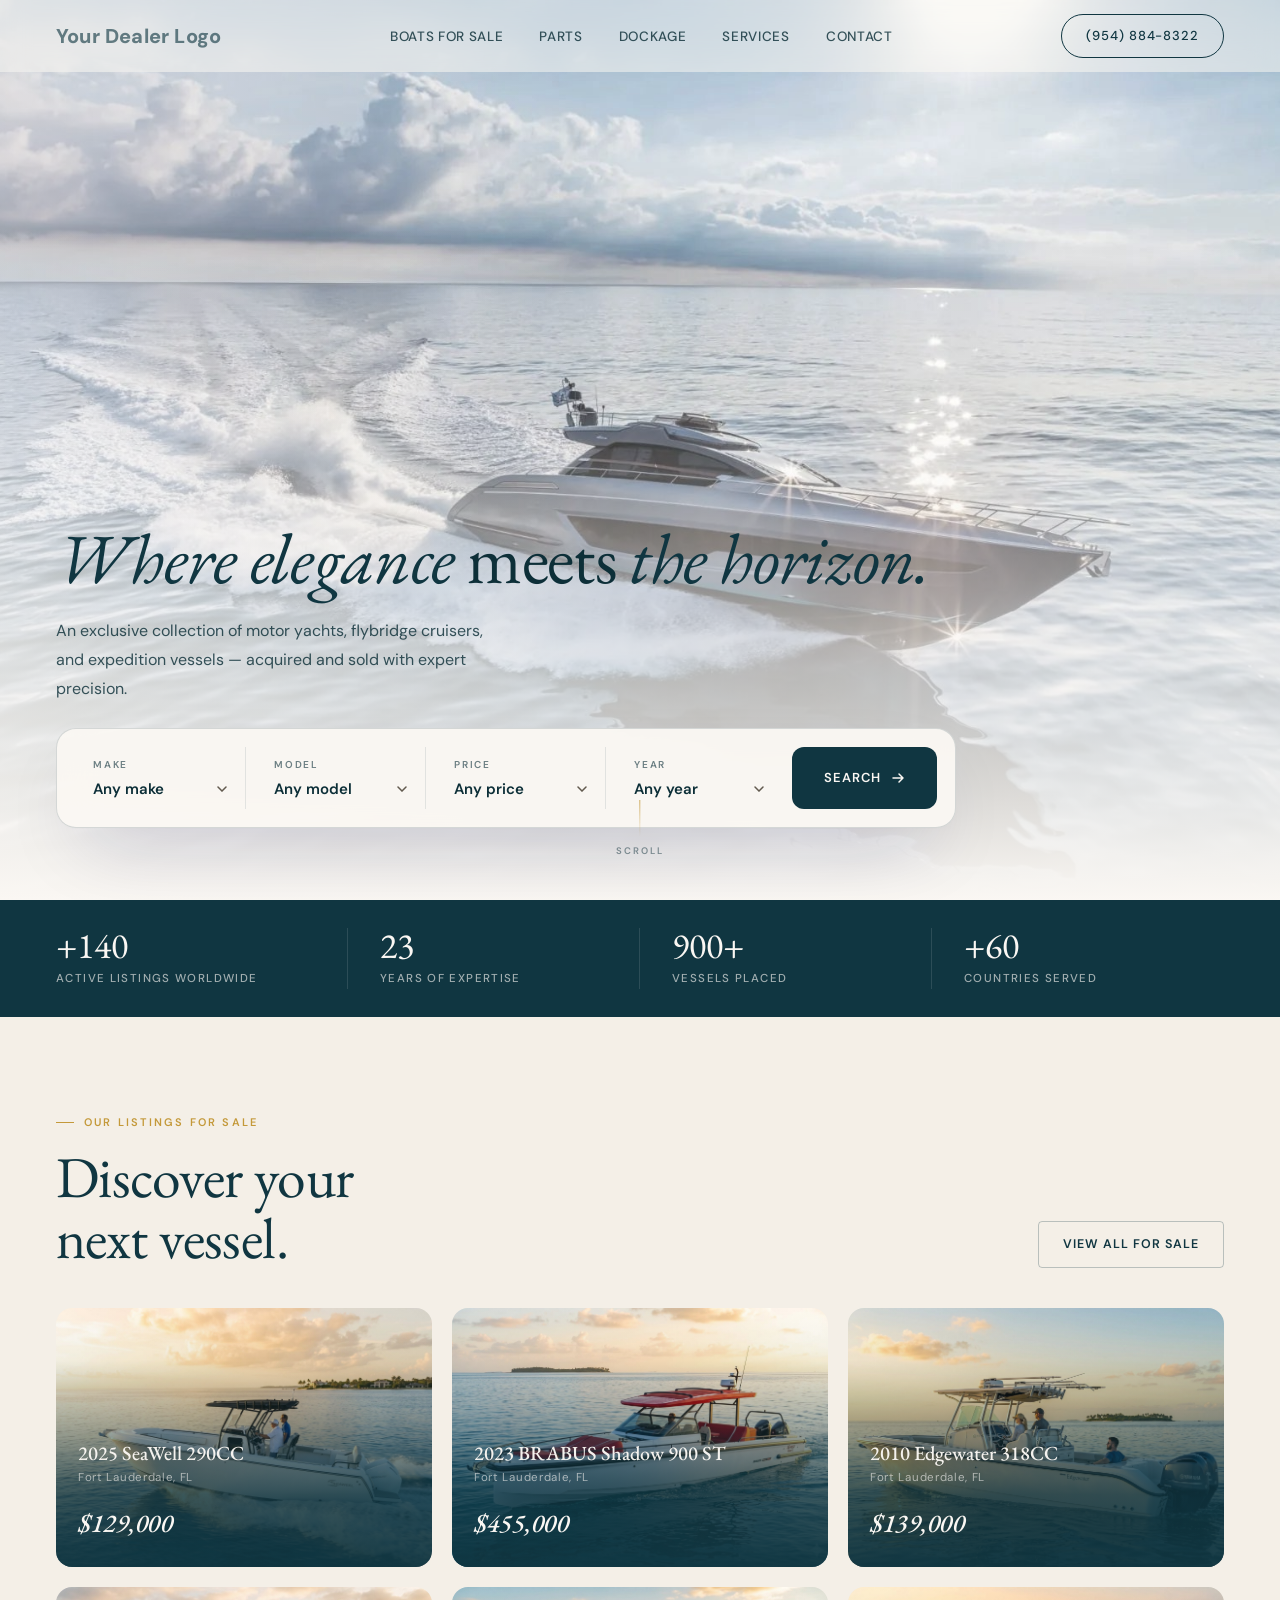
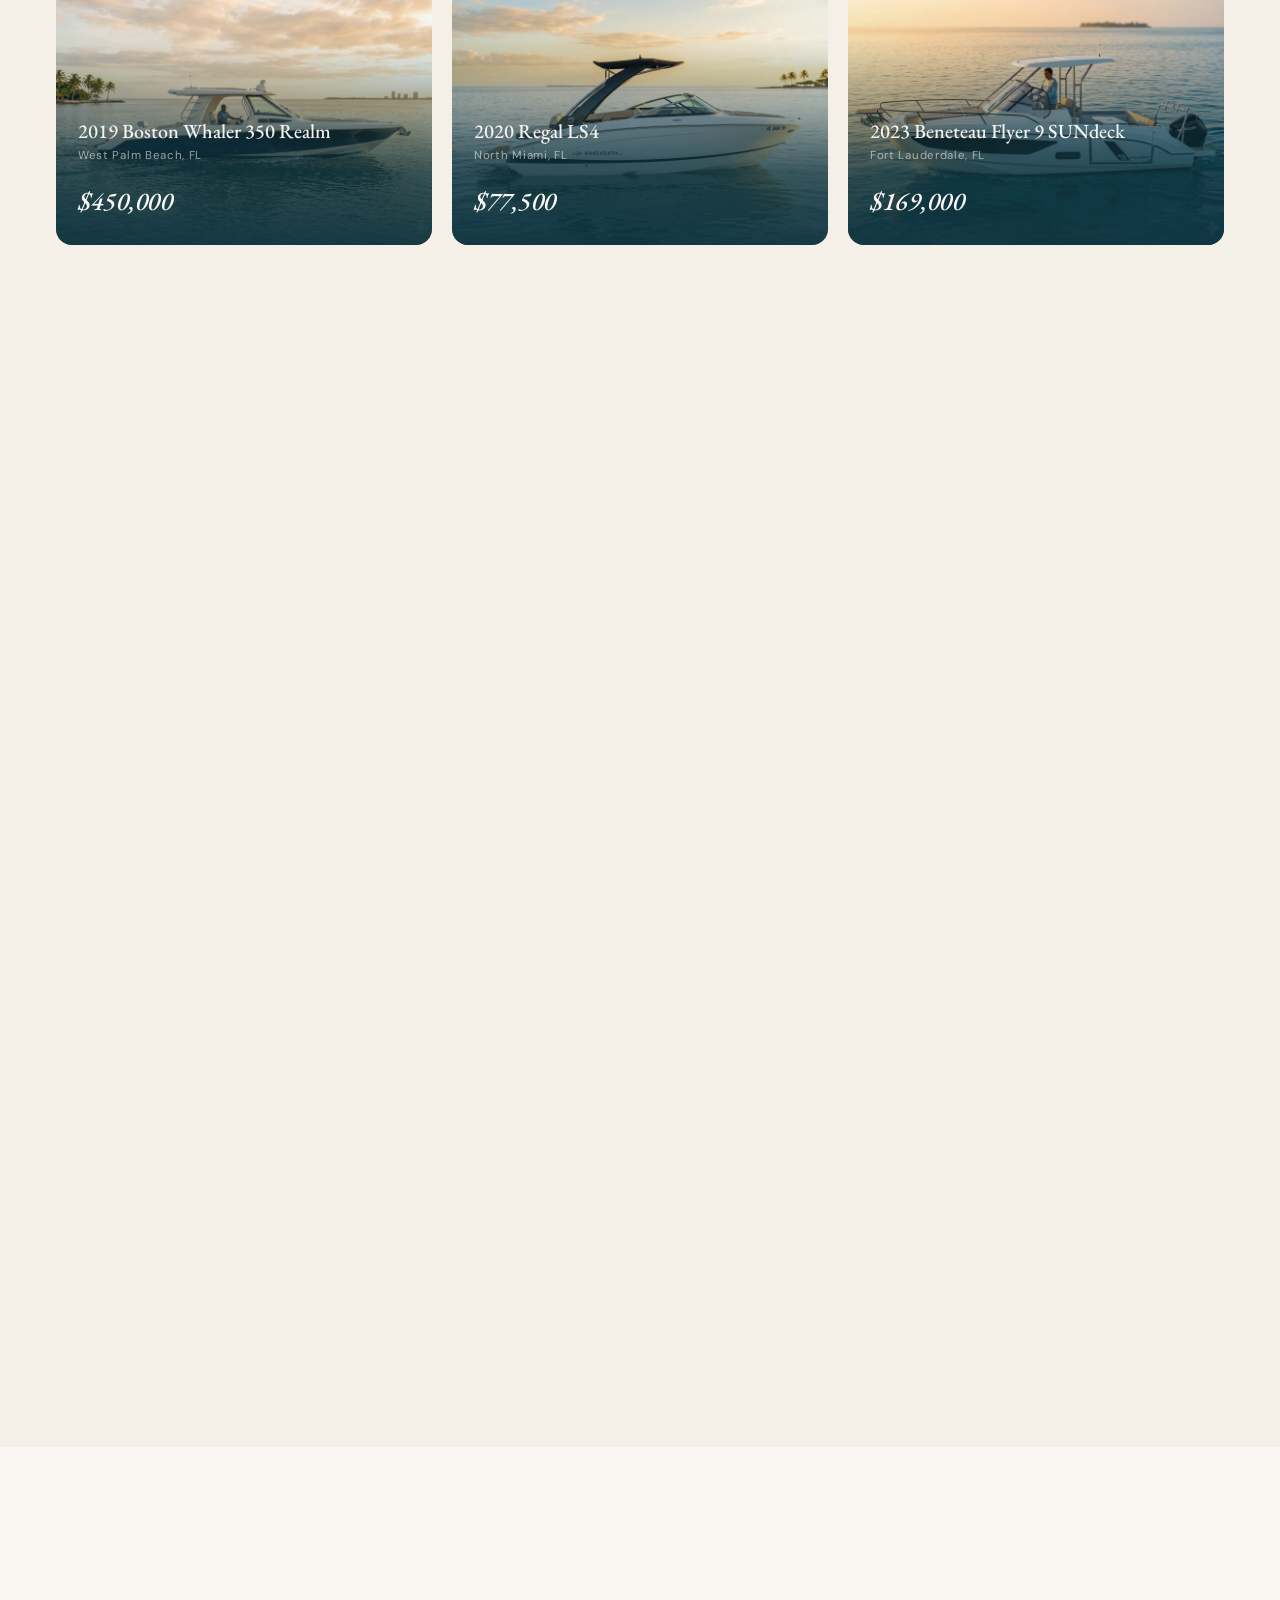
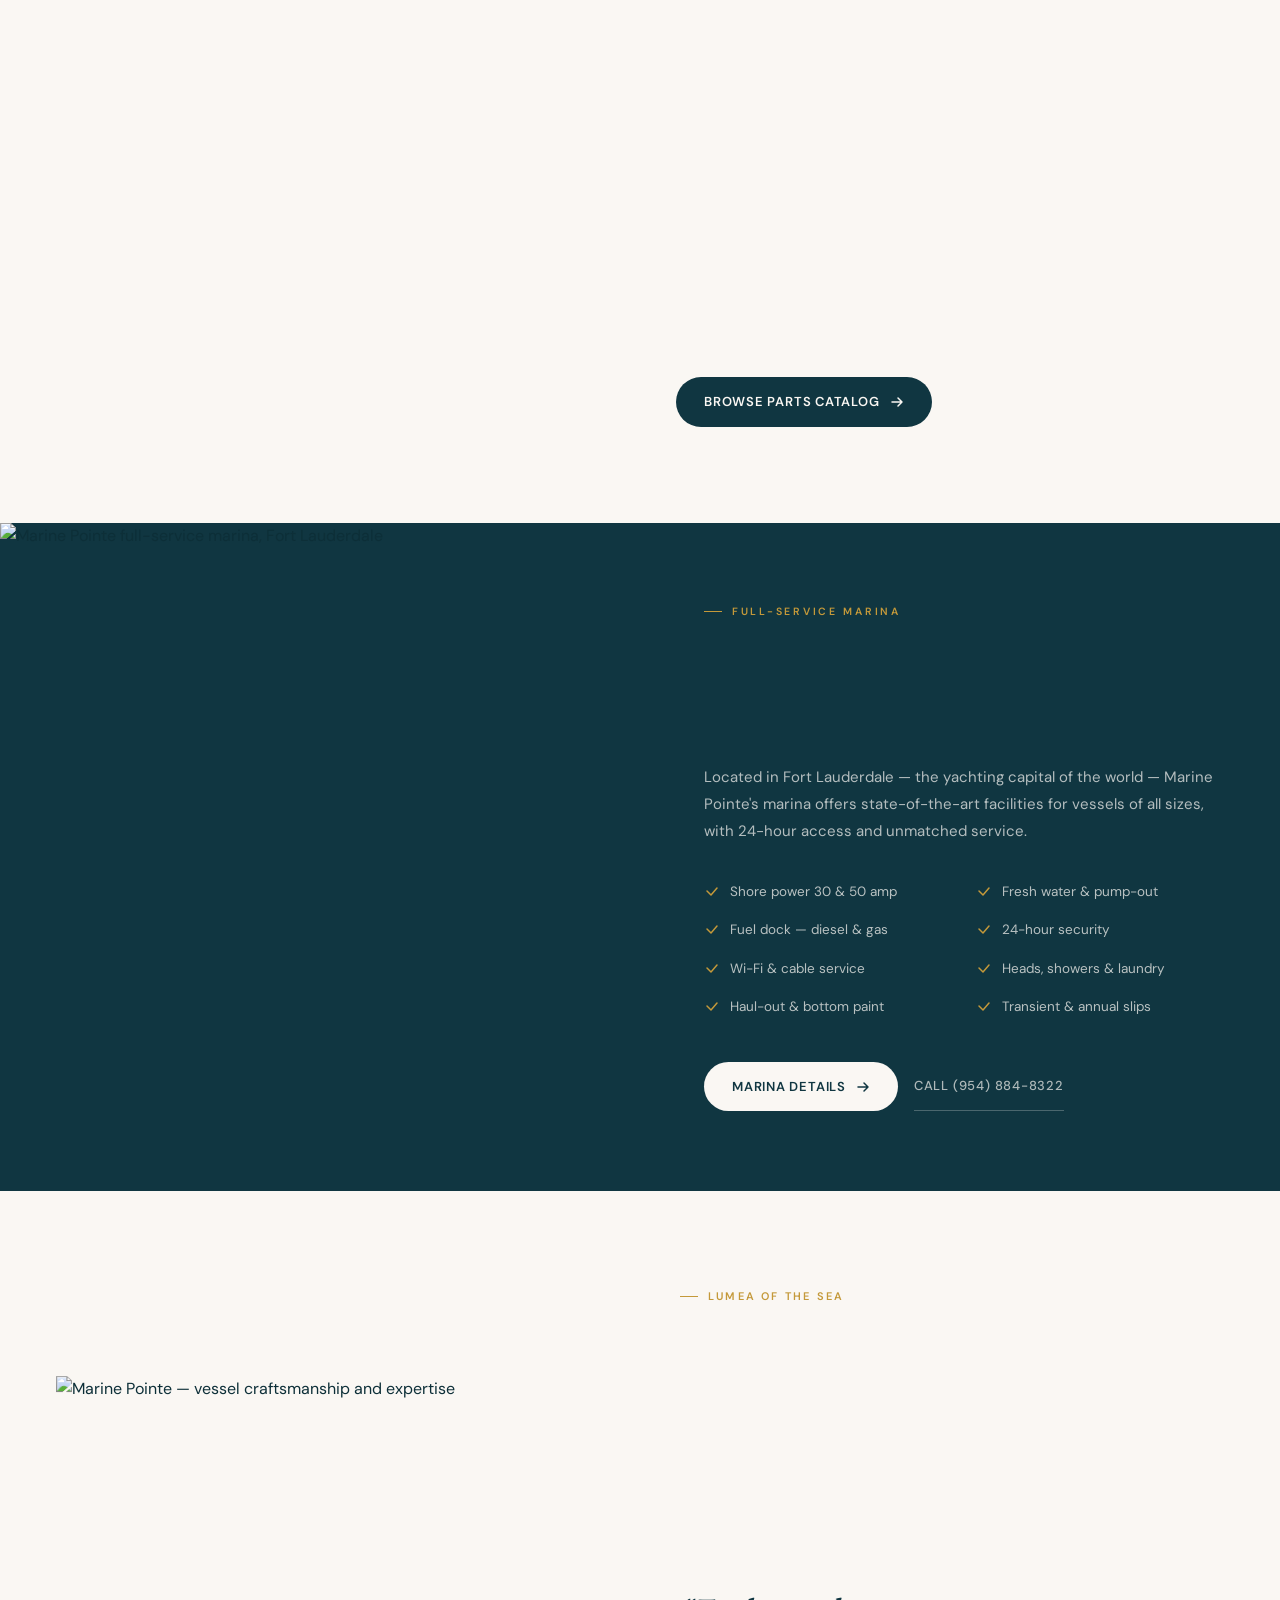
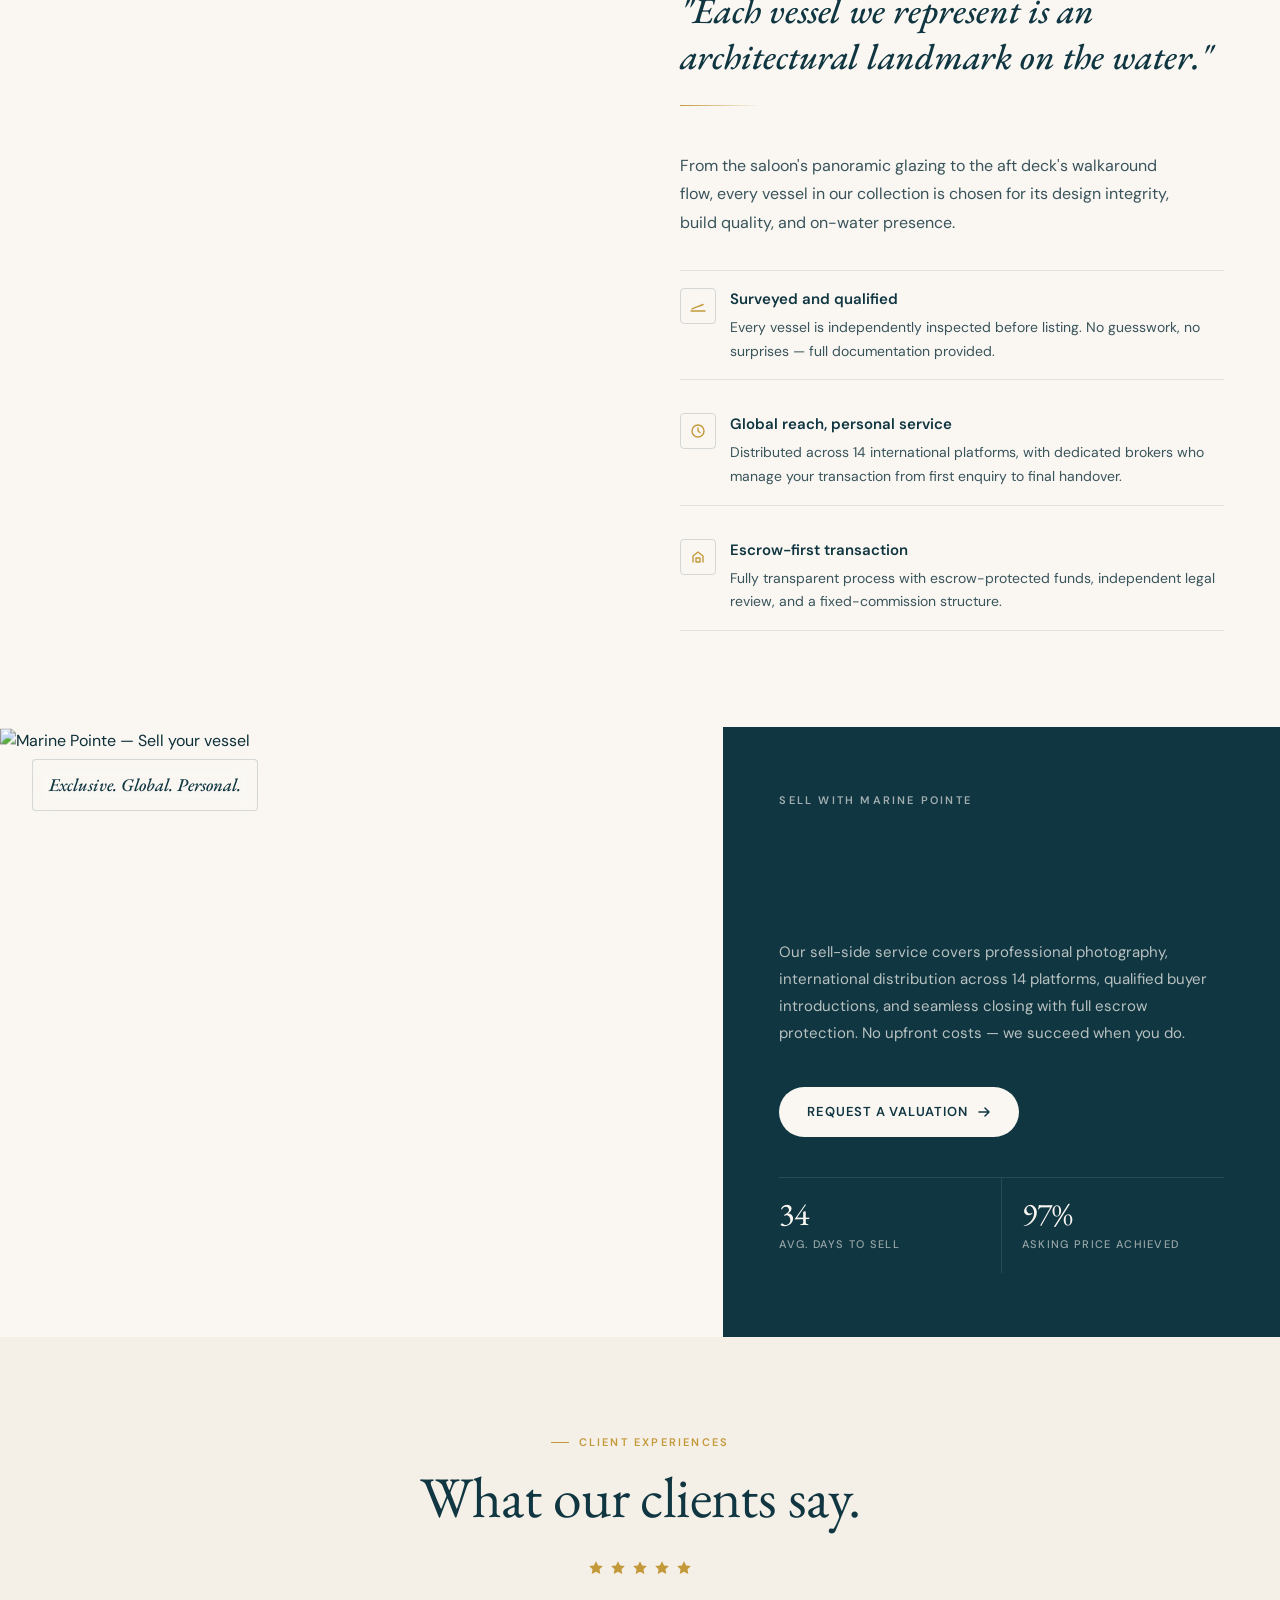
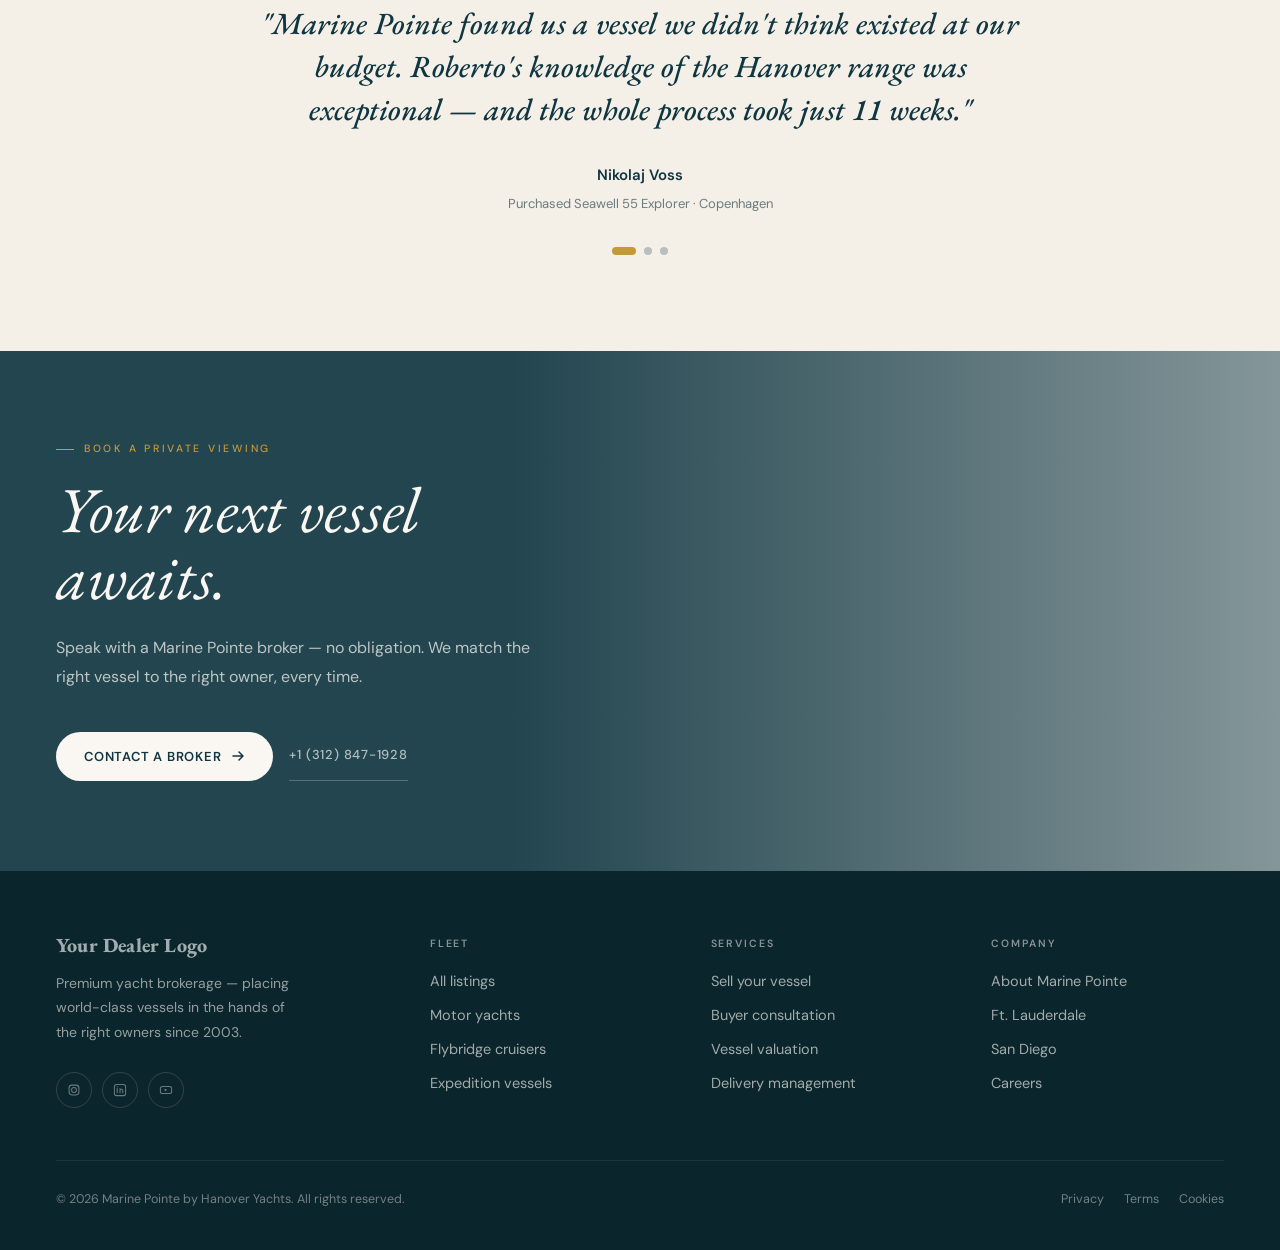
==== design-a.html @ 4154d085 "Add files via upload" ====
<!DOCTYPE html>
<html lang="en">
<head>
<meta charset="UTF-8"/>
<meta name="viewport" content="width=device-width, initial-scale=1.0"/>
<title>Marine Pointe — Where Elegance Meets the Water</title>
<meta name="description" content="Marine Pointe by Hanover Yachts — Where elegance meets the horizon. Curated luxury yacht brokerage."/>
<link rel="preconnect" href="https://fonts.googleapis.com"/>
<link rel="preconnect" href="https://fonts.gstatic.com" crossorigin/>
<link href="https://fonts.googleapis.com/css2?family=EB+Garamond:ital,wght@0,400;0,500;0,600;1,400;1,500;1,600&family=DM+Sans:opsz,wght@9..40,400;9..40,500;9..40,600&display=swap" rel="stylesheet"/>

<style>
/* ─── RESET ─── */
*,*::before,*::after{box-sizing:border-box;margin:0;padding:0}
html{scroll-behavior:smooth;-webkit-text-size-adjust:100%}
body{
  background:#faf7f3;
  color:#0d2f38;
  font-family:'DM Sans',system-ui,sans-serif;
  font-size:16px;font-weight:400;line-height:1.65;
  overflow-x:hidden;
  -webkit-font-smoothing:antialiased;
  text-rendering:optimizeLegibility;
}
img{display:block;max-width:100%;height:auto}
a{color:inherit;text-decoration:none}
button{cursor:pointer;font-family:inherit;border:none;background:none}
ul,ol{list-style:none}

/* ─── DESIGN TOKENS ─── */
:root{
  --cream:     #faf7f3;
  --cream-2:   #f4efe7;
  --cream-3:   #ede5d8;
  --cream-4:   #e4d9c9;
  --brown:     #103641;        /* PRIMARY — deep marine teal */
  --brown-2:   #0a252c;        /* footer, darkest teal */
  --brown-mid: #164a59;        /* medium teal */
  --amber:     #c4993a;        /* naval gold accent */
  --amber-hi:  #d4b05a;
  --amber-lo:  rgba(196,153,58,0.10);
  --text:      #0d2f38;        /* teal-tinted dark — body text */
  --text-dim:  rgba(13,47,56,0.82);   /* WCAG AA on cream */
  --text-muted:rgba(13,47,56,0.60);   /* WCAG AA on cream */
  --white:     #ffffff;
  --border:    rgba(16,54,65,0.10);
  --border-md: rgba(16,54,65,0.16);
  --border-dk: rgba(16,54,65,0.26);
  --font-s:    'EB Garamond','Georgia',serif;
  --font-b:    'DM Sans',system-ui,sans-serif;
  --ease:      cubic-bezier(0.16,1,0.3,1);
  --ease-in:   cubic-bezier(0.77,0,0.175,1);
  --nav-h:     72px;
  --r-sm:      4px;
  --r-md:      8px;
  --r-lg:      16px;
  --r-pill:    999px;
}

/* ─── SKIP NAV ─── */
.skip-nav{
  position:fixed;top:12px;left:12px;z-index:9999;
  padding:10px 18px;background:var(--brown);color:var(--cream);
  font-size:13px;font-weight:500;border-radius:var(--r-sm);
  transform:translateY(-80px);transition:transform .25s;
}
.skip-nav:focus{transform:translateY(0)}

/* ─── SCROLL PROGRESS ─── */
.scroll-bar{position:fixed;top:0;left:0;right:0;height:2px;z-index:9000;pointer-events:none;}
.scroll-bar__fill{height:100%;width:0%;background:linear-gradient(90deg,var(--brown),var(--amber),var(--amber-hi));transition:width .1s linear;}

/* ─── NAV ─── */
nav{
  position:fixed;top:0;left:0;right:0;z-index:800;
  height:var(--nav-h);
  display:flex;align-items:center;justify-content:space-between;
  padding:0 56px;
  background:rgba(250,247,243,0.55);
  backdrop-filter:blur(14px);-webkit-backdrop-filter:blur(14px);
  transition:background .4s var(--ease),border-bottom .3s;
}
nav.scrolled{
  background:rgba(250,247,243,0.92);
  backdrop-filter:blur(20px);-webkit-backdrop-filter:blur(20px);
  border-bottom:1px solid var(--border);
}
.nav__logo{
  color:var(--brown);
  display:flex;align-items:center;
  flex-shrink:0;
}
.nav__logo svg{display:block;}
.nav__links{display:flex;align-items:center;gap:36px;}
.nav__links a{
  font-size:13.5px;font-weight:500;letter-spacing:0.05em;
  text-transform:uppercase;
  color:var(--text-dim);
  transition:color .2s;position:relative;
}
.nav__links a:hover{color:var(--brown)}
.nav__cta{
  padding:10px 24px;border-radius:var(--r-pill);
  border:1px solid var(--brown);color:var(--brown);
  font-size:13px;font-weight:500;letter-spacing:0.07em;text-transform:uppercase;
  transition:background .25s,color .25s;
}
.nav__cta:hover{background:var(--brown);color:var(--cream)}

/* ─── MOBILE ─── */
.nav__hamburger{display:none;flex-direction:column;justify-content:center;gap:5px;width:40px;height:40px;cursor:pointer;}
.nav__hamburger span{height:1px;background:var(--brown);border-radius:2px;transition:transform .3s var(--ease),opacity .3s;}
.nav__hamburger.open span:nth-child(1){transform:translateY(6px) rotate(45deg)}
.nav__hamburger.open span:nth-child(2){opacity:0}
.nav__hamburger.open span:nth-child(3){transform:translateY(-6px) rotate(-45deg)}
.mobile-menu{display:none;position:fixed;inset:0;z-index:700;background:rgba(250,247,243,0.97);backdrop-filter:blur(24px);flex-direction:column;align-items:center;justify-content:center;gap:32px;opacity:0;pointer-events:none;transition:opacity .3s;}
.mobile-menu.open{opacity:1;pointer-events:auto;display:flex;}
.mobile-menu a{font-family:var(--font-s);font-size:36px;font-weight:400;letter-spacing:0.02em;color:var(--text-dim);transition:color .2s;}
.mobile-menu a:hover{color:var(--brown)}
.mobile-menu__close{position:absolute;top:24px;right:24px;width:44px;height:44px;border-radius:50%;border:1px solid var(--border-md);display:flex;align-items:center;justify-content:center;cursor:pointer;color:var(--text-dim);transition:border-color .2s,color .2s;}
.mobile-menu__close:hover{border-color:var(--brown);color:var(--brown)}

/* ─── HERO ─── */
.hero{
  position:relative;min-height:100dvh;
  display:flex;flex-direction:column;justify-content:flex-end;
  overflow:hidden;
}
.hero__img{
  position:absolute;inset:0;
  background:url('[data-uri]') center center/cover no-repeat;
  filter:saturate(0.75);
}
.hero__overlay{
  position:absolute;inset:0;
  background:
    linear-gradient(to top, rgba(250,247,243,1) 0%, rgba(250,247,243,0.7) 28%, rgba(250,247,243,0.15) 55%, transparent 75%),
    linear-gradient(to right, rgba(250,247,243,0.5) 0%, transparent 45%);
}
.hero__content{
  position:relative;z-index:2;
  padding:0 56px 72px;
  display:grid;
  grid-template-columns:1fr;
  align-items:end;
  gap:40px;
}
.hero__left{max-width:900px;}
.hero__eyebrow{
  font-size:11px;font-weight:500;letter-spacing:0.28em;text-transform:uppercase;
  color:var(--amber);margin-bottom:20px;
  display:flex;align-items:center;gap:10px;
}
.hero__eyebrow::before{content:'';width:20px;height:1px;background:var(--amber);flex-shrink:0;}
.hero__h1{
  font-family:var(--font-s);
  font-size:clamp(40px,5.5vw,72px);
  font-weight:400;font-style:italic;letter-spacing:-0.01em;line-height:1;
  color:var(--brown);margin-bottom:24px;
  max-width:900px;
}
.hero__h1 em{font-style:normal;color:var(--text);}
.hero__sub{
  font-size:16px;font-weight:400;color:var(--text-dim);
  max-width:440px;line-height:1.8;margin-bottom:24px;
}
.hero__actions{display:flex;align-items:center;gap:24px;flex-wrap:wrap;}

/* ─── HERO SEARCH BAR ─── */
.hero__search{
  background:rgba(250,247,243,0.96);
  backdrop-filter:blur(20px);-webkit-backdrop-filter:blur(20px);
  border:1px solid var(--border-md);
  border-radius:20px;
  padding:18px;
  display:grid;
  grid-template-columns:repeat(4, 1fr) auto;
  gap:10px;
  align-items:stretch;
  margin-bottom:0;
  max-width:900px;
  box-shadow:0 32px 80px -32px rgba(15,18,80,0.32);
}
.hero__search-field{
  display:flex;flex-direction:column;justify-content:center;
  padding:10px 18px;
  border-right:1px solid var(--border);
  position:relative;
  min-height:54px;
}
.hero__search-field:nth-last-child(2){border-right:none;}
.hero__search-label{
  font-size:10px;font-weight:600;letter-spacing:0.18em;text-transform:uppercase;
  color:var(--text-muted);margin-bottom:6px;
}
.hero__search-select{
  appearance:none;-webkit-appearance:none;-moz-appearance:none;
  background:transparent;border:none;outline:none;
  font-family:inherit;font-size:15px;font-weight:600;color:var(--text);
  padding:0 20px 0 0;cursor:pointer;
  background-image:url("data:image/svg+xml;utf8,<svg xmlns='http://www.w3.org/2000/svg' width='10' height='6' viewBox='0 0 10 6' fill='none' stroke='%23625a4f' stroke-width='1.5' stroke-linecap='round'><path d='M1 1l4 4 4-4'/></svg>");
  background-repeat:no-repeat;background-position:right center;background-size:10px 6px;
}
.hero__search-select:focus{color:var(--brown);}
.hero__search-btn{
  display:inline-flex;align-items:center;justify-content:center;gap:10px;
  padding:0 32px;border-radius:12px;
  background:var(--brown);color:var(--cream);border:none;cursor:pointer;
  font-family:inherit;font-size:13px;font-weight:600;letter-spacing:0.08em;text-transform:uppercase;
  transition:background .2s, transform .2s var(--ease);
}
.hero__search-btn:hover{background:var(--brown-2);transform:translateY(-1px);}
.hero__search-btn:active{transform:translateY(0) scale(0.98);}
.hero__search-btn svg{transition:transform .2s var(--ease);}
.hero__search-btn:hover svg{transform:translateX(2px);}

@media (max-width:900px){
  .hero__search{
    grid-template-columns:1fr 1fr;
    gap:6px;
    padding:14px;
    border-radius:16px;
  }
  .hero__search-field{border-right:none;border-bottom:1px solid var(--border);padding:12px 14px;}
  .hero__search-field:nth-child(odd){border-right:1px solid var(--border);}
  .hero__search-field:nth-last-child(2),
  .hero__search-field:nth-last-child(3){border-bottom:none;}
  .hero__search-btn{grid-column:1 / -1;padding:16px;margin-top:6px;}
}

.btn-primary{
  display:inline-flex;align-items:center;gap:10px;
  padding:14px 28px;border-radius:var(--r-pill);
  background:var(--brown);color:var(--cream);
  font-size:13px;font-weight:600;letter-spacing:0.06em;text-transform:uppercase;
  transition:background .25s,transform .2s var(--ease);
}
.btn-primary:hover{background:var(--brown-2);transform:translateY(-2px)}
.btn-primary:active{transform:translateY(0) scale(0.98)}
.btn-primary svg{transition:transform .25s var(--ease);}
.btn-primary:hover svg{transform:translateX(4px)}

.btn-outline{
  display:inline-flex;align-items:center;gap:8px;
  padding:13px 24px;border-radius:var(--r-pill);
  border:1px solid var(--border-dk);color:var(--text-dim);
  font-size:13px;font-weight:500;letter-spacing:0.06em;text-transform:uppercase;
  transition:border-color .2s,color .2s;
}
.btn-outline:hover{border-color:var(--brown);color:var(--brown)}

.hero__right{
  display:flex;flex-direction:column;align-items:flex-end;gap:16px;
}
.hero__listing-card{
  background:rgba(250,247,243,0.88);
  backdrop-filter:blur(16px);
  border:1px solid var(--border-md);
  border-radius:var(--r-lg);
  padding:24px 28px;
  width:100%;max-width:380px;
}
.hero__listing-tag{
  font-size:10.5px;font-weight:600;letter-spacing:0.18em;text-transform:uppercase;
  color:var(--amber);margin-bottom:10px;
}
.hero__listing-name{
  font-family:var(--font-s);
  font-size:24px;font-weight:500;color:var(--brown);
  line-height:1.15;margin-bottom:14px;
}
.hero__listing-meta{
  display:flex;gap:0;flex-wrap:wrap;
  border-top:1px solid var(--border);
  padding-top:14px;
  margin-bottom:16px;
}
.hero__meta-item{
  display:flex;flex-direction:column;gap:3px;
  padding-right:16px;margin-right:16px;
  border-right:1px solid var(--border);
  margin-bottom:8px;
}
.hero__meta-item:last-child{border-right:none;margin-right:0;}
.hero__meta-l{font-size:10px;font-weight:600;letter-spacing:0.15em;text-transform:uppercase;color:var(--text-muted);}
.hero__meta-v{font-size:14.5px;font-weight:600;color:var(--text);}
.hero__listing-footer{
  display:flex;align-items:center;justify-content:space-between;
}
.hero__listing-price{font-family:var(--font-s);font-size:22px;font-weight:500;font-style:italic;color:var(--brown);}
.hero__listing-link{
  font-size:12px;font-weight:600;letter-spacing:0.07em;text-transform:uppercase;
  color:var(--amber);
  display:flex;align-items:center;gap:5px;
  border-bottom:1px solid transparent;padding-bottom:1px;
  transition:border-color .2s;
}
.hero__listing-link:hover{border-color:var(--amber)}
.hero__listing-link svg{transition:transform .2s var(--ease);}
.hero__listing-link:hover svg{transform:translateX(3px)}

.hero__scroll{
  position:absolute;bottom:40px;left:50%;transform:translateX(-50%);z-index:3;
  display:flex;flex-direction:column;align-items:center;gap:8px;
  font-size:9.5px;font-weight:600;letter-spacing:0.2em;text-transform:uppercase;
  color:var(--text-muted);opacity:0.8;
}
.hero__scroll-line{width:1px;height:36px;background:linear-gradient(to bottom,var(--amber),transparent);animation:scroll-pulse 2.2s ease-in-out infinite;}
@keyframes scroll-pulse{0%,100%{opacity:0.25}50%{opacity:0.8}}

/* ─── LUMEA-STYLE STATS BAND ─── */
.stats-band{
  background:var(--brown);
  padding:28px 56px;
  display:grid;grid-template-columns:repeat(4,1fr);
  gap:0;
}
.stat-item{
  padding:0 32px 0 0;
  border-right:1px solid rgba(250,247,243,0.12);
}
.stat-item:last-child{border-right:none;}
.stat-val{
  font-family:var(--font-s);
  font-size:36px;font-weight:400;color:var(--cream);
  line-height:1;margin-bottom:6px;
}
.stat-val sup{font-size:16px;}
.stat-lbl{font-size:11.5px;font-weight:500;letter-spacing:0.12em;text-transform:uppercase;color:rgba(250,247,243,0.62);}

/* ─── SECTION WRAPPERS ─── */
.section-pad{padding:96px 56px;}
.section-pad-sm{padding:64px 56px;}
.section-eyebrow{
  font-size:11px;font-weight:600;letter-spacing:0.20em;text-transform:uppercase;
  color:var(--amber);margin-bottom:16px;
  display:flex;align-items:center;gap:10px;
}
.section-eyebrow::before{content:'';width:18px;height:1px;background:var(--amber);flex-shrink:0;}
.section-title{
  font-family:var(--font-s);
  font-size:clamp(36px,4.5vw,60px);
  font-weight:400;letter-spacing:-0.01em;line-height:1.05;
  color:var(--brown);
}
.section-body{
  font-size:16px;font-weight:400;color:var(--text-dim);
  line-height:1.8;max-width:500px;margin-top:18px;
}

/* ─── EDITORIAL SPLIT (Immersive) ─── */
.editorial{background:var(--cream);}
.editorial__inner{
  display:grid;grid-template-columns:1fr 1fr;
  gap:80px;align-items:stretch;
}
.editorial__inner.flip{direction:rtl;}
.editorial__inner.flip > *{direction:ltr;}
.editorial__media{
  position:relative;
  border-radius:var(--r-lg);overflow:hidden;
  min-height:520px;
}
.editorial__media img{width:100%;height:100%;object-fit:cover;transition:transform 1.4s var(--ease);}
.editorial__media:hover img{transform:scale(1.04)}
.editorial__media-label{
  position:absolute;bottom:24px;left:24px;right:24px;
  background:rgba(250,247,243,0.9);backdrop-filter:blur(8px);
  border:1px solid var(--border);border-radius:var(--r-md);
  padding:14px 18px;
  display:flex;align-items:center;justify-content:space-between;
}
.editorial__media-caption{font-family:var(--font-s);font-size:16px;font-weight:500;color:var(--brown);}
.editorial__media-sub{font-size:11px;color:var(--text-muted);font-weight:400;}
.editorial__body{display:flex;flex-direction:column;justify-content:center;height:100%;}
.editorial__quote{
  font-family:var(--font-s);
  font-size:clamp(24px,2.8vw,38px);
  font-weight:500;font-style:italic;line-height:1.3;
  color:var(--brown);margin:24px 0 28px;
}
.editorial__features{
  display:flex;flex-direction:column;gap:16px;
  margin-top:32px;
}
.editorial__feature{
  display:flex;align-items:flex-start;gap:14px;
  padding:16px 0;
  border-bottom:1px solid var(--border);
}
.editorial__feature:first-child{border-top:1px solid var(--border);}
.editorial__feature-icon{
  width:36px;height:36px;flex-shrink:0;
  border:1px solid var(--border-md);border-radius:var(--r-sm);
  display:flex;align-items:center;justify-content:center;
  color:var(--amber);margin-top:1px;
}
.editorial__feature-icon svg{width:16px;height:16px;}
.editorial__feature-text{}
.editorial__feature-title{font-size:15px;font-weight:600;color:var(--brown);margin-bottom:4px;}
.editorial__feature-body{font-size:14px;color:var(--text-dim);line-height:1.7;}

/* ─── LISTINGS GRID ─── */
.listings{background:var(--cream-2);}
.listings__header{
  display:flex;align-items:flex-end;justify-content:space-between;
  margin-bottom:40px;flex-wrap:wrap;gap:20px;
}
.listings__header-left{}
.listings__view-all{
  display:inline-flex;align-items:center;gap:8px;
  padding:12px 24px;border:1px solid var(--border-dk);border-radius:var(--r-sm);
  font-size:12.5px;font-weight:600;letter-spacing:0.08em;text-transform:uppercase;
  color:var(--brown);background:transparent;
  transition:background .25s,border-color .25s,color .25s;
  white-space:nowrap;flex-shrink:0;
}
.listings__view-all:hover{background:var(--brown);border-color:var(--brown);color:var(--cream);}

/* Filter tabs */
.listings__filter{
  display:flex;gap:0;
  border:1px solid var(--border-md);border-radius:var(--r-pill);
  overflow:hidden;
}
.filter-btn{
  padding:9px 20px;font-size:12px;font-weight:500;letter-spacing:0.06em;text-transform:uppercase;
  color:var(--text-muted);cursor:pointer;border-right:1px solid var(--border);
  transition:background .2s,color .2s;
}
.filter-btn:last-child{border-right:none}
.filter-btn.active{background:var(--brown);color:var(--cream)}
.filter-btn:hover:not(.active){color:var(--brown)}

/* 3-column grid */
.listings__grid{
  display:grid;
  grid-template-columns:repeat(3,1fr);
  gap:20px;
}

/* Full-bleed overlay card */
.listing-card{
  position:relative;
  border-radius:var(--r-lg);
  overflow:hidden;
  cursor:pointer;
  aspect-ratio:16/11;
  display:flex;
  flex-direction:column;
  justify-content:flex-end;
  transition:transform .4s var(--ease),box-shadow .4s var(--ease);
}
.listing-card:hover{
  transform:translateY(-4px);
  box-shadow:0 20px 60px rgba(16,54,65,0.20);
}
/* Full-bleed image */
.listing-card__img{
  position:absolute;inset:0;
  z-index:0;
}
.listing-card__img img{
  width:100%;height:100%;object-fit:cover;object-position:center 55%;
  transition:transform 1.2s var(--ease);
}
.listing-card:hover .listing-card__img img{transform:scale(1.06);}

/* Dark gradient overlay */
.listing-card__overlay{
  position:absolute;inset:0;z-index:1;
  background:linear-gradient(
    to top,
    rgba(16,54,65,0.96) 0%,
    rgba(16,54,65,0.82) 28%,
    rgba(16,54,65,0.38) 55%,
    rgba(16,54,65,0.05) 80%,
    transparent 100%
  );
}

/* Badge (top-left) */
.listing-card__badge{
  position:absolute;top:20px;left:20px;z-index:3;
  background:rgba(250,247,243,0.15);
  backdrop-filter:blur(10px);
  border:1px solid rgba(250,247,243,0.22);
  border-radius:var(--r-pill);
  padding:5px 13px;
  font-size:10px;font-weight:600;letter-spacing:0.18em;text-transform:uppercase;
  color:rgba(250,247,243,0.92);
}

/* Content area (bottom) */
.listing-card__content{
  position:relative;z-index:2;
  display:flex;align-items:flex-end;justify-content:space-between;
  padding:0 22px 22px;
  gap:12px;
}

/* Left: name, location, price */
.listing-card__left{flex:1;min-width:0;}
.listing-card__name{
  font-family:var(--font-s);
  font-size:20px;font-weight:500;
  color:rgba(250,247,243,0.97);
  line-height:1.2;margin-bottom:4px;
}
.listing-card__location{
  font-size:11.5px;font-weight:400;letter-spacing:0.06em;
  color:rgba(250,247,243,0.60);
  margin-bottom:14px;
}
.listing-card__price{
  font-family:var(--font-s);
  font-size:26px;font-weight:500;font-style:italic;
  color:rgba(250,247,243,1);
  letter-spacing:-0.01em;
}

/* Right: specs stacked */
.listing-card__specs{
  display:flex;flex-direction:column;gap:6px;
  text-align:right;flex-shrink:0;
}
.listing-card__spec{
  display:flex;align-items:baseline;gap:7px;
  justify-content:flex-end;
}
.listing-card__spec-v{
  font-size:14px;font-weight:700;
  color:rgba(250,247,243,0.97);
  letter-spacing:0.02em;
  line-height:1;
}
.listing-card__spec-sep{
  width:20px;height:1px;
  background:rgba(250,247,243,0.28);
  flex-shrink:0;
  align-self:center;
}
.listing-card__spec-l{
  font-size:10px;font-weight:500;letter-spacing:0.12em;text-transform:uppercase;
  color:rgba(250,247,243,0.50);
  white-space:nowrap;
}

.listings__cta{margin-top:36px;text-align:center;}

/* ─── ELEVATED SECTION ─── */
.elevated{
  background:var(--cream);
  padding:0;
  overflow:hidden;
}
.elevated__inner{
  display:grid;grid-template-columns:1.3fr 1fr;
  min-height:520px;
}
.elevated__media{position:relative;overflow:hidden;}
.elevated__media img{width:100%;height:100%;object-fit:cover;}
.elevated__media-label{
  position:absolute;top:32px;left:32px;
  background:rgba(250,247,243,0.88);backdrop-filter:blur(10px);
  border:1px solid var(--border-md);
  border-radius:var(--r-sm);
  padding:10px 16px;
  font-family:var(--font-s);font-size:18px;font-weight:500;font-style:italic;
  color:var(--brown);
}
.elevated__body{
  padding:64px 56px;
  background:var(--brown);
  display:flex;flex-direction:column;justify-content:space-between;
}
.elevated__eyebrow{
  font-size:11px;font-weight:600;letter-spacing:0.20em;text-transform:uppercase;
  color:rgba(250,247,243,0.62);margin-bottom:16px;
}
.elevated__title{
  font-family:var(--font-s);
  font-size:clamp(28px,3.2vw,44px);
  font-weight:400;font-style:italic;
  color:var(--cream);line-height:1.15;margin-bottom:20px;
}
.elevated__body-text{font-size:15px;color:rgba(250,247,243,0.72);line-height:1.8;margin-bottom:40px;}
.elevated__stats{display:grid;grid-template-columns:repeat(2,1fr);gap:0;}
.elevated__stat{
  padding:20px 0;border-top:1px solid rgba(250,247,243,0.1);
  border-right:1px solid rgba(250,247,243,0.1);
  padding-right:20px;
}
.elevated__stat:nth-child(even){border-right:none;padding-left:20px;padding-right:0;}
.elevated__stat:nth-child(n+3){border-top:none;padding-top:0;}
.elevated__stat-val{font-family:var(--font-s);font-size:32px;font-weight:400;color:var(--cream);line-height:1;margin-bottom:5px;}
.elevated__stat-lbl{font-size:11px;font-weight:500;letter-spacing:0.12em;text-transform:uppercase;color:rgba(250,247,243,0.58);}

/* ─── TESTIMONIALS ─── */
.testimonials{background:var(--cream-2);}
.testimonials .section-eyebrow{justify-content:center;}
.testimonials__inner{max-width:760px;margin:0 auto;text-align:center;}
.testimonials__left{}
.testimonials__rating{
  display:flex;align-items:center;justify-content:center;gap:4px;margin-bottom:24px;
}
.t-star{color:var(--amber);width:18px;height:18px;}
.testimonials__quote{
  font-family:var(--font-s);
  font-size:clamp(20px,2.4vw,32px);
  font-weight:500;font-style:italic;line-height:1.4;
  color:var(--brown);margin-bottom:32px;
}
.testimonials__author{display:flex;flex-direction:column;align-items:center;text-align:center;gap:6px;margin-bottom:32px;}
.test-avatar{width:48px;height:48px;border-radius:50%;overflow:hidden;border:1.5px solid var(--border-md);flex-shrink:0;}
.test-avatar img{width:100%;height:100%;object-fit:cover;}
.test-name{font-size:15px;font-weight:600;color:var(--brown);}
.test-sub{font-size:13px;color:var(--text-muted);}
.testimonials__nav{display:flex;justify-content:center;gap:8px;}
.t-dot{width:8px;height:8px;border-radius:50%;background:var(--border-dk);cursor:pointer;transition:background .2s,width .3s var(--ease);}
.t-dot.active{width:24px;border-radius:4px;background:var(--amber);}
.testimonials__right{display:flex;flex-direction:column;gap:20px;}
.test-mini-card{
  background:var(--cream);border:1px solid var(--border);border-radius:var(--r-md);
  padding:22px 24px;
  transition:border-color .2s,transform .3s;cursor:pointer;
}
.test-mini-card:hover{border-color:var(--border-dk);transform:translateY(-2px)}
.test-mini-card.active{border-color:var(--amber);background:rgba(196,153,58,0.04);}
.test-mini-stars{display:flex;gap:3px;margin-bottom:10px;}
.test-mini-star{color:var(--amber);width:14px;height:14px;}
.test-mini-quote{font-family:var(--font-s);font-size:16px;font-weight:500;font-style:italic;color:var(--brown);line-height:1.5;margin-bottom:10px;}
.test-mini-author{font-size:12.5px;font-weight:500;color:var(--text-muted);}

/* ─── TEAM ─── */
.team{background:var(--cream);}
.team__grid{
  display:grid;grid-template-columns:repeat(4,1fr);gap:24px;margin-top:48px;
}
.broker{cursor:pointer;}
.broker-img{
  aspect-ratio:3/4;border-radius:var(--r-md);overflow:hidden;
  margin-bottom:14px;
}
.broker-img img{width:100%;height:100%;object-fit:cover;transition:transform 1s var(--ease);}
.broker:hover .broker-img img{transform:scale(1.05)}
.broker-name{font-family:var(--font-s);font-size:19px;font-weight:500;color:var(--brown);margin-bottom:4px;}
.broker-role{font-size:12px;font-weight:600;letter-spacing:0.10em;text-transform:uppercase;color:var(--text-muted);margin-bottom:6px;}
.broker-loc{font-size:13.5px;font-weight:400;color:var(--text-dim);}

/* ─── CTA / CONTACT ─── */
.cta-full{
  position:relative;overflow:hidden;
  min-height:520px;display:flex;align-items:center;
}
.cta-full__bg{position:absolute;inset:0;background:url('https://marinepointe.com/cdn/shop/files/pexels-kai-pilger-638453_4bc0f8d3-91fe-4526-b28c-e014989d60ef.jpg?v=1704313148&width=1600') center/cover no-repeat;filter:saturate(0.7);}
.cta-full__overlay{position:absolute;inset:0;background:linear-gradient(to right,rgba(16,54,65,0.92) 40%,rgba(16,54,65,0.5) 100%);}
.cta-full__content{
  position:relative;z-index:2;padding:64px 56px;max-width:600px;
}
.cta-full__eyebrow{font-size:10.5px;font-weight:500;letter-spacing:0.26em;text-transform:uppercase;color:var(--amber);margin-bottom:18px;display:flex;align-items:center;gap:10px;}
.cta-full__eyebrow::before{content:'';width:18px;height:1px;background:var(--amber);}
.cta-full__title{font-family:var(--font-s);font-size:clamp(36px,5vw,64px);font-weight:400;font-style:italic;color:var(--cream);line-height:1.05;margin-bottom:24px;}
.cta-full__body{font-size:16px;color:rgba(250,247,243,0.72);line-height:1.8;margin-bottom:40px;}
.cta-full__actions{display:flex;gap:16px;flex-wrap:wrap;}
.btn-cream{
  display:inline-flex;align-items:center;gap:10px;
  padding:14px 28px;border-radius:var(--r-pill);
  background:var(--cream);color:var(--brown);
  font-size:13px;font-weight:600;letter-spacing:0.06em;text-transform:uppercase;
  transition:background .25s,transform .2s;
}
.btn-cream:hover{background:var(--cream-2);transform:translateY(-2px)}
.btn-cream svg{transition:transform .25s;}
.btn-cream:hover svg{transform:translateX(4px)}
.btn-ghost-light{
  display:inline-flex;align-items:center;gap:8px;
  font-size:13px;font-weight:500;letter-spacing:0.06em;text-transform:uppercase;
  color:rgba(250,247,243,0.68);
  border-bottom:1px solid rgba(250,247,243,0.25);padding-bottom:2px;
  transition:color .2s,border-color .2s;
}
.btn-ghost-light:hover{color:var(--cream);border-color:rgba(250,247,243,0.5)}

/* ─── SERVICES ─── */
.services{background:var(--cream-2);padding:96px 56px;}
.services__header{display:flex;align-items:flex-end;justify-content:space-between;gap:32px;margin-bottom:56px;flex-wrap:wrap;}
.services__title{font-family:var(--font-s);font-size:clamp(36px,4vw,56px);font-weight:400;line-height:1.05;color:var(--brown);}
.services__lead{font-size:15px;color:var(--text-dim);line-height:1.75;max-width:340px;}
.services__grid{display:grid;grid-template-columns:repeat(3,1fr);gap:24px;}
.service-card{background:var(--cream);border:1px solid var(--border);border-radius:var(--r-lg);padding:36px 32px;display:flex;flex-direction:column;gap:20px;transition:box-shadow .3s,transform .3s;}
.service-card:hover{box-shadow:0 12px 40px rgba(16,54,65,0.08);transform:translateY(-4px);}
.service-card__icon{width:48px;height:48px;border-radius:var(--r-md);background:var(--amber-lo);border:1px solid rgba(196,153,58,0.18);display:flex;align-items:center;justify-content:center;color:var(--amber);}
.service-card__icon svg{width:22px;height:22px;}
.service-card__title{font-family:var(--font-s);font-size:22px;font-weight:500;color:var(--brown);line-height:1.2;}
.service-card__body{font-size:14.5px;color:var(--text-dim);line-height:1.75;flex:1;}
.service-card__link{display:inline-flex;align-items:center;gap:6px;font-size:12.5px;font-weight:600;letter-spacing:0.08em;text-transform:uppercase;color:var(--amber);border-bottom:1px solid rgba(196,153,58,0.3);padding-bottom:2px;transition:color .2s,border-color .2s;align-self:flex-start;}
.service-card__link:hover{color:var(--brown);border-color:var(--brown);}
.service-card__link svg{width:11px;height:11px;transition:transform .2s;}
.service-card__link:hover svg{transform:translateX(3px);}

/* ─── PARTS ─── */
.parts{padding:96px 56px;background:var(--cream);}
.parts__inner{display:grid;grid-template-columns:1fr 1fr;gap:72px;align-items:center;}
.parts__media{border-radius:var(--r-lg);overflow:hidden;aspect-ratio:4/3;position:relative;}
.parts__media img{width:100%;height:100%;object-fit:cover;}
.parts__media-badge{position:absolute;bottom:24px;left:24px;background:var(--brown);color:var(--cream);font-size:11px;font-weight:600;letter-spacing:0.12em;text-transform:uppercase;padding:8px 16px;border-radius:var(--r-pill);}
.parts__eyebrow{font-size:10.5px;font-weight:600;letter-spacing:0.26em;text-transform:uppercase;color:var(--amber);margin-bottom:20px;display:flex;align-items:center;gap:10px;}
.parts__eyebrow::before{content:'';width:18px;height:1px;background:var(--amber);}
.parts__title{font-family:var(--font-s);font-size:clamp(34px,3.5vw,52px);font-weight:400;line-height:1.08;color:var(--brown);margin-bottom:24px;}
.parts__body{font-size:15px;color:var(--text-dim);line-height:1.8;margin-bottom:36px;}
.parts__list{display:flex;flex-direction:column;gap:12px;margin-bottom:40px;}
.parts__list-item{display:flex;align-items:center;gap:12px;font-size:14.5px;color:var(--text-dim);}
.parts__list-item::before{content:'';width:6px;height:6px;border-radius:50%;background:var(--amber);flex-shrink:0;}

/* ─── DOCKAGE ─── */
.dockage{background:var(--brown);padding:0;overflow:hidden;}
.dockage__inner{display:grid;grid-template-columns:1fr 1fr;min-height:580px;}
.dockage__media{position:relative;overflow:hidden;}
.dockage__media img{width:100%;height:100%;object-fit:cover;display:block;}
.dockage__media::after{content:'';position:absolute;inset:0;background:linear-gradient(to right,rgba(16,54,65,0.3),transparent);}
.dockage__body{padding:80px 64px;display:flex;flex-direction:column;justify-content:center;gap:0;}
.dockage__eyebrow{font-size:10.5px;font-weight:600;letter-spacing:0.26em;text-transform:uppercase;color:var(--amber);margin-bottom:24px;display:flex;align-items:center;gap:10px;}
.dockage__eyebrow::before{content:'';width:18px;height:1px;background:var(--amber);}
.dockage__title{font-family:var(--font-s);font-size:clamp(34px,3.5vw,52px);font-weight:400;color:var(--cream);line-height:1.07;margin-bottom:24px;}
.dockage__body-text{font-size:15px;color:rgba(250,247,243,0.70);line-height:1.8;margin-bottom:36px;}
.dockage__amenities{display:grid;grid-template-columns:1fr 1fr;gap:16px 32px;margin-bottom:44px;}
.dockage__amenity{display:flex;align-items:center;gap:10px;font-size:13.5px;color:rgba(250,247,243,0.72);}
.dockage__amenity svg{width:16px;height:16px;color:var(--amber);flex-shrink:0;}

/* ─── FOOTER ─── */
footer{background:var(--brown-2);padding:64px 56px 40px;}
.footer__inner{display:grid;grid-template-columns:1.4fr 1fr 1fr 1fr;gap:48px;margin-bottom:52px;}
.footer__logo{font-family:var(--font-s);font-size:22px;font-weight:500;color:var(--cream);margin-bottom:14px;display:flex;align-items:center;gap:10px;}
.footer__tagline{font-size:14px;color:rgba(250,247,243,0.58);line-height:1.75;max-width:240px;margin-bottom:28px;}
.footer__socials{display:flex;gap:10px;}
.footer__social{width:36px;height:36px;border-radius:50%;border:1px solid rgba(250,247,243,0.15);display:flex;align-items:center;justify-content:center;color:rgba(250,247,243,0.4);transition:border-color .2s,color .2s;}
.footer__social:hover{border-color:var(--amber);color:var(--amber)}
.footer__social svg{width:14px;height:14px;}
.footer__col-title{font-size:10.5px;font-weight:600;letter-spacing:0.18em;text-transform:uppercase;color:rgba(250,247,243,0.52);margin-bottom:18px;}
.footer__links{display:flex;flex-direction:column;gap:10px;}
.footer__links a{font-size:14.5px;color:rgba(250,247,243,0.64);transition:color .2s;}
.footer__links a:hover{color:var(--cream)}
.footer__bottom{display:flex;align-items:center;justify-content:space-between;padding-top:28px;border-top:1px solid rgba(250,247,243,0.08);flex-wrap:wrap;gap:12px;}
.footer__copy{font-size:12.5px;color:rgba(250,247,243,0.44);}
.footer__legal{display:flex;gap:20px;}
.footer__legal a{font-size:12.5px;color:rgba(250,247,243,0.44);transition:color .2s;}
.footer__legal a:hover{color:rgba(250,247,243,0.65)}

/* ─── SCROLL REVEAL SYSTEM ─── */

/* Base up-fade */
.rv{opacity:0;transform:translateY(22px);transition:opacity .8s var(--ease),transform .8s var(--ease);}
.rv.on{opacity:1;transform:none;}
.rv-d1{transition-delay:.09s}.rv-d2{transition-delay:.18s}.rv-d3{transition-delay:.27s}.rv-d4{transition-delay:.36s}

/* Directional fades */
.rv-left{opacity:0;transform:translateX(-32px);transition:opacity .85s var(--ease),transform .85s var(--ease);}
.rv-left.on{opacity:1;transform:none;}
.rv-right{opacity:0;transform:translateX(32px);transition:opacity .85s var(--ease),transform .85s var(--ease);}
.rv-right.on{opacity:1;transform:none;}

/* Clip-path heading wipe — text reveals from below */
.rv-clip{
  clip-path:inset(0 0 105% 0);
  transition:clip-path .9s var(--ease);
}
.rv-clip.on{clip-path:inset(0 0 -2% 0);}
.rv-clip.rv-d1{transition-delay:.1s}
.rv-clip.rv-d2{transition-delay:.2s}
.rv-clip.rv-d3{transition-delay:.32s}

/* Image scale-reveal — zooms into natural size */
.rv-img{
  opacity:0;transform:scale(1.07);
  transition:opacity .95s var(--ease),transform 1.2s var(--ease);
}
.rv-img.on{opacity:1;transform:scale(1);}

/* Card scale-up reveal */
.rv-scale{
  opacity:0;transform:translateY(18px) scale(0.97);
  transition:opacity .75s var(--ease),transform .75s var(--ease);
  transition-delay:calc(var(--stagger,0) * 110ms);
}
.rv-scale.on{opacity:1;transform:none;}

/* Amber accent line — draws across */
.rv-line{position:relative;}
.rv-line::after{
  content:'';display:block;
  height:1px;background:linear-gradient(to right,var(--amber),transparent);
  width:0;transition:width 1.2s var(--ease);
  margin-top:24px;
}
.rv-line.on::after{width:80px;}

/* Hero intro — plays on page load */
@keyframes hero-word-in{
  from{opacity:0;transform:translateY(30px)}
  to  {opacity:1;transform:none}
}
@keyframes hero-card-in{
  from{opacity:0;transform:translateY(20px) scale(0.97)}
  to  {opacity:1;transform:none}
}
@keyframes hero-eyebrow-in{
  from{opacity:0;transform:translateX(-16px)}
  to  {opacity:1;transform:none}
}
.hero-anim-eyebrow{animation:hero-eyebrow-in .7s var(--ease) .2s both;}
.hero-anim-h1     {animation:hero-word-in  .9s var(--ease) .38s both;}
.hero-anim-sub    {animation:hero-word-in  .85s var(--ease) .56s both;}
.hero-anim-actions{animation:hero-word-in  .8s var(--ease) .72s both;}
.hero-anim-card   {animation:hero-card-in  .9s var(--ease) .85s both;}

/* Stat counter pulse — fires when counter finishes */
@keyframes stat-pop{
  0%{transform:scale(1)}50%{transform:scale(1.06)}100%{transform:scale(1)}
}
.stat-done{animation:stat-pop .4s var(--ease);}

/* Parallax containers */
.parallax-wrap{overflow:hidden;}
.parallax-img{will-change:transform;transform-origin:center center;}

/* Image overlay shimmer on reveal */
@keyframes img-shimmer{
  from{opacity:.18}to{opacity:0}
}
.rv-img-wrap{position:relative;overflow:hidden;}
.rv-img-wrap::after{
  content:'';position:absolute;inset:0;
  background:linear-gradient(135deg,rgba(250,247,243,0.35) 0%,transparent 60%);
  opacity:0;pointer-events:none;
}
.rv-img-wrap.on::after{animation:img-shimmer .8s var(--ease) .2s both;}

/* Reduced motion — disable everything */
@media(prefers-reduced-motion:reduce){
  .rv,.rv-left,.rv-right,.rv-clip,.rv-img,.rv-scale{
    opacity:1;transform:none;clip-path:none;transition:none;
  }
  .rv-line::after{width:80px;transition:none;}
  .hero-anim-eyebrow,.hero-anim-h1,.hero-anim-sub,.hero-anim-actions,.hero-anim-card{animation:none;opacity:1;transform:none;}
  *{transition-duration:.01ms!important;animation-duration:.01ms!important}
}

/* ─── RESPONSIVE ─── */
@media(max-width:1100px){
  .team__grid{grid-template-columns:repeat(2,1fr);}
  .footer__inner{grid-template-columns:1fr 1fr;gap:32px;}
  .listings__grid{grid-template-columns:1fr 1fr;}
  .listing-card{aspect-ratio:4/3;}
  .services__grid{grid-template-columns:repeat(2,1fr);}
}
@media(max-width:900px){
  nav{padding:0 24px}
  .nav__links,.nav__cta{display:none}
  .nav__hamburger{display:flex}
  .hero__content{grid-template-columns:1fr;padding:0 24px 72px;gap:32px;}
  .hero__right{align-items:flex-start}
  .hero__listing-card{max-width:100%}
  .editorial__inner{grid-template-columns:1fr;gap:40px}
  .editorial__inner.flip{direction:ltr;}
  .elevated__inner{grid-template-columns:1fr}
  .testimonials__inner{grid-template-columns:1fr;gap:40px}
  .stats-band{grid-template-columns:repeat(2,1fr);gap:24px;}
  .stat-item:nth-child(2){border-right:none;}
  .stat-item:nth-child(3){border-top:1px solid rgba(250,247,243,0.12);}
  section{padding:64px 24px!important;}
  .section-pad{padding:64px 24px;}
  .section-pad-sm{padding:48px 24px;}
  .cta-full__content{padding:48px 24px;}
  footer{padding:48px 24px 32px;}
  .stats-band{padding:24px;}
  /* New sections mobile */
  .services{padding:64px 24px;}
  .services__header{flex-direction:column;align-items:flex-start;gap:20px;}
  .services__grid{grid-template-columns:1fr;}
  .parts__inner{grid-template-columns:1fr;gap:40px;}
  .dockage__inner{grid-template-columns:1fr;}
  .dockage__media{aspect-ratio:4/3;}
  .dockage__body{padding:48px 28px;}
  .dockage__amenities{grid-template-columns:1fr;}
}
@media(max-width:640px){
  .listings__grid{grid-template-columns:1fr}
  .listing-card{aspect-ratio:4/3;}
  .team__grid{grid-template-columns:repeat(2,1fr)}
.footer__inner{grid-template-columns:1fr}
  .hero__h1{font-size:clamp(44px,12vw,72px)}
  .hero__actions{flex-direction:column;align-items:flex-start;}
  .elevated__stats{grid-template-columns:1fr 1fr}
  .services__grid{grid-template-columns:1fr;}
}
</style>
<style id="dsw-hide-logo">.nav__logo svg,.footer__logo svg,.footer__logo-wrap svg{display:none!important}</style>
</head>

<body>
<a href="#main" class="skip-nav">Skip to content</a>

<div class="scroll-bar" aria-hidden="true"><div class="scroll-bar__fill" id="scrollFill"></div></div>

<!-- NAV -->
<nav id="mainNav" role="navigation" aria-label="Main navigation">
  <a href="#" class="nav__logo" aria-label="Marine Pointe — Home" style="padding:0;background:none;">
    <!-- Marine Pointe logo — SVG reproduction -->
    <svg viewBox="0 0 260 56" width="180" height="39" aria-label="Marine Pointe" xmlns="http://www.w3.org/2000/svg">
      <defs>
        <style>
          .mp-text{font-family:'Arial Black','Arial Bold',Arial,sans-serif;font-weight:900;font-size:22px;letter-spacing:0.04em;fill:#103641;}
        </style>
      </defs>

      <!-- MARINE (left) -->
      <text class="mp-text" x="0" y="28" text-anchor="start">MARINE</text>

      <!-- Nautical wheel (center) -->
      <g transform="translate(130,17)">
        <!-- Outer ring -->
        <circle cx="0" cy="0" r="16" fill="none" stroke="#103641" stroke-width="2.8"/>
        <!-- Inner ring -->
        <circle cx="0" cy="0" r="5.5" fill="none" stroke="#103641" stroke-width="2.2"/>
        <!-- Hub dot -->
        <circle cx="0" cy="0" r="2" fill="#103641"/>
        <!-- 8 spokes -->
        <line x1="0" y1="-5.5" x2="0" y2="-16" stroke="#103641" stroke-width="2" stroke-linecap="round"/>
        <line x1="3.9" y1="-3.9" x2="11.3" y2="-11.3" stroke="#103641" stroke-width="2" stroke-linecap="round"/>
        <line x1="5.5" y1="0" x2="16" y2="0" stroke="#103641" stroke-width="2" stroke-linecap="round"/>
        <line x1="3.9" y1="3.9" x2="11.3" y2="11.3" stroke="#103641" stroke-width="2" stroke-linecap="round"/>
        <line x1="0" y1="5.5" x2="0" y2="16" stroke="#103641" stroke-width="2" stroke-linecap="round"/>
        <line x1="-3.9" y1="3.9" x2="-11.3" y2="11.3" stroke="#103641" stroke-width="2" stroke-linecap="round"/>
        <line x1="-5.5" y1="0" x2="-16" y2="0" stroke="#103641" stroke-width="2" stroke-linecap="round"/>
        <line x1="-3.9" y1="-3.9" x2="-11.3" y2="-11.3" stroke="#103641" stroke-width="2" stroke-linecap="round"/>
        <!-- Handle bumps on outer ring -->
        <circle cx="0" cy="-18.5" r="2.5" fill="#103641"/>
        <circle cx="13.1" cy="-13.1" r="2.5" fill="#103641"/>
        <circle cx="18.5" cy="0" r="2.5" fill="#103641"/>
        <circle cx="13.1" cy="13.1" r="2.5" fill="#103641"/>
        <circle cx="0" cy="18.5" r="2.5" fill="#103641"/>
        <circle cx="-13.1" cy="13.1" r="2.5" fill="#103641"/>
        <circle cx="-18.5" cy="0" r="2.5" fill="#103641"/>
        <circle cx="-13.1" cy="-13.1" r="2.5" fill="#103641"/>
      </g>

      <!-- POINTE (right) -->
      <text class="mp-text" x="260" y="28" text-anchor="end">POINTE</text>

      <!-- Signal flags row -->
      <!-- Flag 1: Blue diagonal cross on white (Alpha-style) -->
      <rect x="3" y="38" width="18" height="13" fill="white" stroke="#ccc" stroke-width="0.5"/>
      <polygon points="3,38 21,38 12,44.5" fill="#103641"/>
      <polygon points="3,51 21,51 12,44.5" fill="#103641"/>

      <!-- Flag 2: Checkered black/yellow (Uniform-style) -->
      <rect x="24" y="38" width="18" height="13" fill="#f5c518"/>
      <rect x="24" y="38" width="9" height="6.5" fill="#1a1a1a"/>
      <rect x="33" y="44.5" width="9" height="6.5" fill="#1a1a1a"/>

      <!-- Flag 3: Red over white (Bravo-style) -->
      <rect x="45" y="38" width="18" height="13" fill="#c8102e"/>
      <rect x="45" y="44.5" width="18" height="6.5" fill="white"/>

      <!-- Flag 4: Yellow/Blue stripes (Delta-style) -->
      <rect x="66" y="38" width="18" height="13" fill="#f5c518"/>
      <rect x="66" y="38" width="18" height="4.3" fill="#103641"/>
      <rect x="66" y="46.7" width="18" height="4.3" fill="#103641"/>

      <!-- Flag 5: Red cross on white (Golf-style) -->
      <rect x="87" y="38" width="18" height="13" fill="white" stroke="#ccc" stroke-width="0.5"/>
      <rect x="95" y="38" width="4" height="13" fill="#c8102e"/>
      <rect x="87" y="43" width="18" height="4" fill="#c8102e"/>

      <!-- Flag 6: Blue/Red/Blue thirds (Hotel-style) -->
      <rect x="108" y="38" width="18" height="13" fill="#103641"/>
      <rect x="114" y="38" width="6" height="13" fill="#c8102e"/>

      <!-- Flag 7: White/Red/White thirds (Kilo-style) -->
      <rect x="129" y="38" width="18" height="13" fill="#c8102e"/>
      <rect x="129" y="38" width="8" height="13" fill="#103641"/>

      <!-- Flag 8: Black over yellow over blue (Lima-style) -->
      <rect x="150" y="38" width="18" height="13" fill="#f5c518"/>
      <rect x="150" y="38" width="18" height="4.3" fill="#1a1a1a"/>
      <rect x="150" y="46.7" width="18" height="4.3" fill="#103641"/>

      <!-- Flag 9: Red/Yellow diagonal (Mike-style) -->
      <rect x="171" y="38" width="18" height="13" fill="#c8102e"/>
      <polygon points="171,51 189,38 189,51" fill="#f5c518"/>

      <!-- Flag 10: Diagonal blue/white (November-style) -->
      <rect x="192" y="38" width="18" height="13" fill="#103641"/>
      <polygon points="192,38 210,51 192,51" fill="white"/>

      <!-- Flag 11: White/Red grid (Oscar-style) -->
      <rect x="213" y="38" width="18" height="13" fill="#c8102e"/>
      <rect x="213" y="38" width="9" height="6.5" fill="white"/>

      <!-- Flag 12: Blue/White/Blue vertical -->
      <rect x="234" y="38" width="18" height="13" fill="#103641"/>
      <rect x="240" y="38" width="6" height="13" fill="white"/>
    </svg>
  </a>
  <ul class="nav__links" role="list">
    <li><a href="#fleet">Boats For Sale</a></li>
    <li><a href="#parts">Parts</a></li>
    <li><a href="#dockage">Dockage</a></li>
    <li><a href="#services">Services</a></li>
    <li><a href="#contact">Contact</a></li>
  </ul>
  <a href="tel:9548848322" class="nav__cta">(954) 884-8322</a>
  <button class="nav__hamburger" aria-label="Open menu" aria-expanded="false" id="hamburger">
    <span></span><span></span><span></span>
  </button>
</nav>

<!-- MOBILE MENU -->
<div class="mobile-menu" id="mobileMenu" role="dialog" aria-modal="true" aria-label="Mobile navigation">
  <button class="mobile-menu__close" id="mobileClose" aria-label="Close menu">
    <svg width="16" height="16" viewBox="0 0 16 16" fill="none" stroke="currentColor" stroke-width="1.5"><path d="M2 2L14 14M14 2L2 14" stroke-linecap="round"/></svg>
  </button>
  <nav aria-label="Mobile navigation links">
    <a href="#fleet" class="mobile-link">Boats For Sale</a>
    <a href="#parts" class="mobile-link">Parts</a>
    <a href="#dockage" class="mobile-link">Dockage</a>
    <a href="#services" class="mobile-link">Services</a>
    <a href="#contact" class="mobile-link">Contact</a>
    <a href="tel:9548848322" class="mobile-link" style="color:var(--amber)">(954) 884-8322</a>
  </nav>
</div>

<div id="main" tabindex="-1"></div>

<!-- ─── HERO ─── -->
<section class="hero" aria-label="Welcome to Marine Pointe">
  <div class="hero__img" aria-hidden="true"></div>
  <div class="hero__overlay" aria-hidden="true"></div>

  <div class="hero__content">
    <div class="hero__left">
      <h1 class="hero__h1 hero-anim-h1">Where elegance <em>meets</em> the horizon.</h1>
      <p class="hero__sub hero-anim-sub">An exclusive collection of motor yachts, flybridge cruisers, and expedition vessels — acquired and sold with expert precision.</p>

      <form class="hero__search hero-anim-sub" role="search" aria-label="Search vessels" onsubmit="event.preventDefault();const p=new URLSearchParams(new FormData(this));window.location.hash='#fleet?'+p.toString();">
        <div class="hero__search-field">
          <label class="hero__search-label" for="search-make">Make</label>
          <select class="hero__search-select" id="search-make" name="make">
            <option value="">Any make</option>
            <option value="seawell">SeaWell</option>
            <option value="brabus">BRABUS</option>
            <option value="edgewater">Edgewater</option>
            <option value="boston-whaler">Boston Whaler</option>
            <option value="regal">Regal</option>
            <option value="beneteau">Beneteau</option>
            <option value="hanover">Hanover</option>
            <option value="cruisers">Cruisers Yachts</option>
          </select>
        </div>
        <div class="hero__search-field">
          <label class="hero__search-label" for="search-model">Model</label>
          <select class="hero__search-select" id="search-model" name="model">
            <option value="">Any model</option>
            <option value="cc">Center Console</option>
            <option value="bowrider">Bowrider</option>
            <option value="flybridge">Flybridge</option>
            <option value="cruiser">Cruiser</option>
            <option value="sport">Sport</option>
            <option value="expedition">Expedition</option>
          </select>
        </div>
        <div class="hero__search-field">
          <label class="hero__search-label" for="search-price">Price</label>
          <select class="hero__search-select" id="search-price" name="price">
            <option value="">Any price</option>
            <option value="0-100000">Under $100K</option>
            <option value="100000-250000">$100K – $250K</option>
            <option value="250000-500000">$250K – $500K</option>
            <option value="500000-1000000">$500K – $1M</option>
            <option value="1000000-">$1M+</option>
          </select>
        </div>
        <div class="hero__search-field">
          <label class="hero__search-label" for="search-year">Year</label>
          <select class="hero__search-select" id="search-year" name="year">
            <option value="">Any year</option>
            <option value="2024-2025">2024 – 2025</option>
            <option value="2020-2023">2020 – 2023</option>
            <option value="2015-2019">2015 – 2019</option>
            <option value="2010-2014">2010 – 2014</option>
            <option value="-2009">Before 2010</option>
          </select>
        </div>
        <button class="hero__search-btn" type="submit" aria-label="Search vessels">
          Search
          <svg width="14" height="14" viewBox="0 0 14 14" fill="none" stroke="currentColor" stroke-width="1.5" aria-hidden="true"><path d="M2 7h10M8 3l4 4-4 4" stroke-linecap="round" stroke-linejoin="round"/></svg>
        </button>
      </form>

    </div>

  </div>

  <div class="hero__scroll" aria-hidden="true">
    <div class="hero__scroll-line"></div>
    <span>Scroll</span>
  </div>
</section>

<!-- ─── STATS BAND ─── -->
<div class="stats-band" id="statsBand" aria-label="Marine Pointe in numbers">
  <div class="stat-item rv" style="--stagger:0">
    <div class="stat-val" data-prefix="+" data-count="140" data-suffix="">+0</div>
    <div class="stat-lbl">Active listings worldwide</div>
  </div>
  <div class="stat-item rv rv-d1" style="padding-left:32px;">
    <div class="stat-val" data-count="23" data-suffix="">0</div>
    <div class="stat-lbl">Years of expertise</div>
  </div>
  <div class="stat-item rv rv-d2" style="padding-left:32px;">
    <div class="stat-val" data-count="900" data-suffix="+">0+</div>
    <div class="stat-lbl">Vessels placed</div>
  </div>
  <div class="stat-item rv rv-d3" style="padding-left:32px;">
    <div class="stat-val" data-prefix="+" data-count="60" data-suffix="">+0</div>
    <div class="stat-lbl">Countries served</div>
  </div>
</div>

<!-- ─── FLEET / LISTINGS ─── -->
<section class="listings section-pad" id="fleet" aria-labelledby="fleet-heading">
  <div class="listings__header">
    <div class="listings__header-left">
      <p class="section-eyebrow rv">Our Listings for Sale</p>
      <h2 class="section-title rv rv-d1" id="fleet-heading">Discover your<br/>next vessel.</h2>
    </div>
    <a href="https://marinepointe.com/collections/boats" class="listings__view-all rv rv-d2">
      View All for Sale
    </a>
  </div>

  <div class="listings__grid" aria-label="Vessel listings">

    <!-- Card 1 — 2025 SeaWell 290CC -->
    <article class="listing-card rv-scale" style="--stagger:0" tabindex="0">
      <a href="https://marinepointe.com/products/2024-seawell-290cc" aria-label="View 2025 SeaWell 290CC listing" style="position:absolute;inset:0;z-index:4;"></a>
      <div class="listing-card__img">
        <img src="[data-uri]" alt="2025 SeaWell 290CC" loading="lazy"/>
      </div>
      <div class="listing-card__overlay" aria-hidden="true"></div>
      <div class="listing-card__content">
        <div class="listing-card__left">
          <h3 class="listing-card__name">2025 SeaWell 290CC</h3>
          <p class="listing-card__location">Fort Lauderdale, FL</p>
          <p class="listing-card__price">$129,000</p>
        </div>
      </div>
    </article>

    <!-- Card 2 — 2023 BRABUS Shadow 900 ST -->
    <article class="listing-card rv-scale" style="--stagger:1" tabindex="0">
      <a href="https://marinepointe.com/products/2023-brabus-shadow-900-st" aria-label="View 2023 BRABUS Shadow 900 ST listing" style="position:absolute;inset:0;z-index:4;"></a>
      <div class="listing-card__img">
        <img src="[data-uri]" alt="2023 BRABUS Shadow 900 ST" loading="lazy"/>
      </div>
      <div class="listing-card__overlay" aria-hidden="true"></div>
      <div class="listing-card__content">
        <div class="listing-card__left">
          <h3 class="listing-card__name">2023 BRABUS Shadow 900 ST</h3>
          <p class="listing-card__location">Fort Lauderdale, FL</p>
          <p class="listing-card__price">$455,000</p>
        </div>
      </div>
    </article>

    <!-- Card 3 — 2010 Edgewater 318CC -->
    <article class="listing-card rv-scale" style="--stagger:2" tabindex="0">
      <a href="https://marinepointe.com/products/2010-edgewater-318cc" aria-label="View 2010 Edgewater 318CC listing" style="position:absolute;inset:0;z-index:4;"></a>
      <div class="listing-card__img">
        <img src="[data-uri]" alt="2010 Edgewater 318CC" loading="lazy"/>
      </div>
      <div class="listing-card__overlay" aria-hidden="true"></div>
      <div class="listing-card__content">
        <div class="listing-card__left">
          <h3 class="listing-card__name">2010 Edgewater 318CC</h3>
          <p class="listing-card__location">Fort Lauderdale, FL</p>
          <p class="listing-card__price">$139,000</p>
        </div>
      </div>
    </article>

    <!-- Card 4 — 2019 Boston Whaler 350 Realm -->
    <article class="listing-card rv-scale" style="--stagger:3" tabindex="0">
      <a href="https://marinepointe.com/products/2019-boston-whaler-350-realm" aria-label="View 2019 Boston Whaler 350 Realm listing" style="position:absolute;inset:0;z-index:4;"></a>
      <div class="listing-card__img">
        <img src="[data-uri]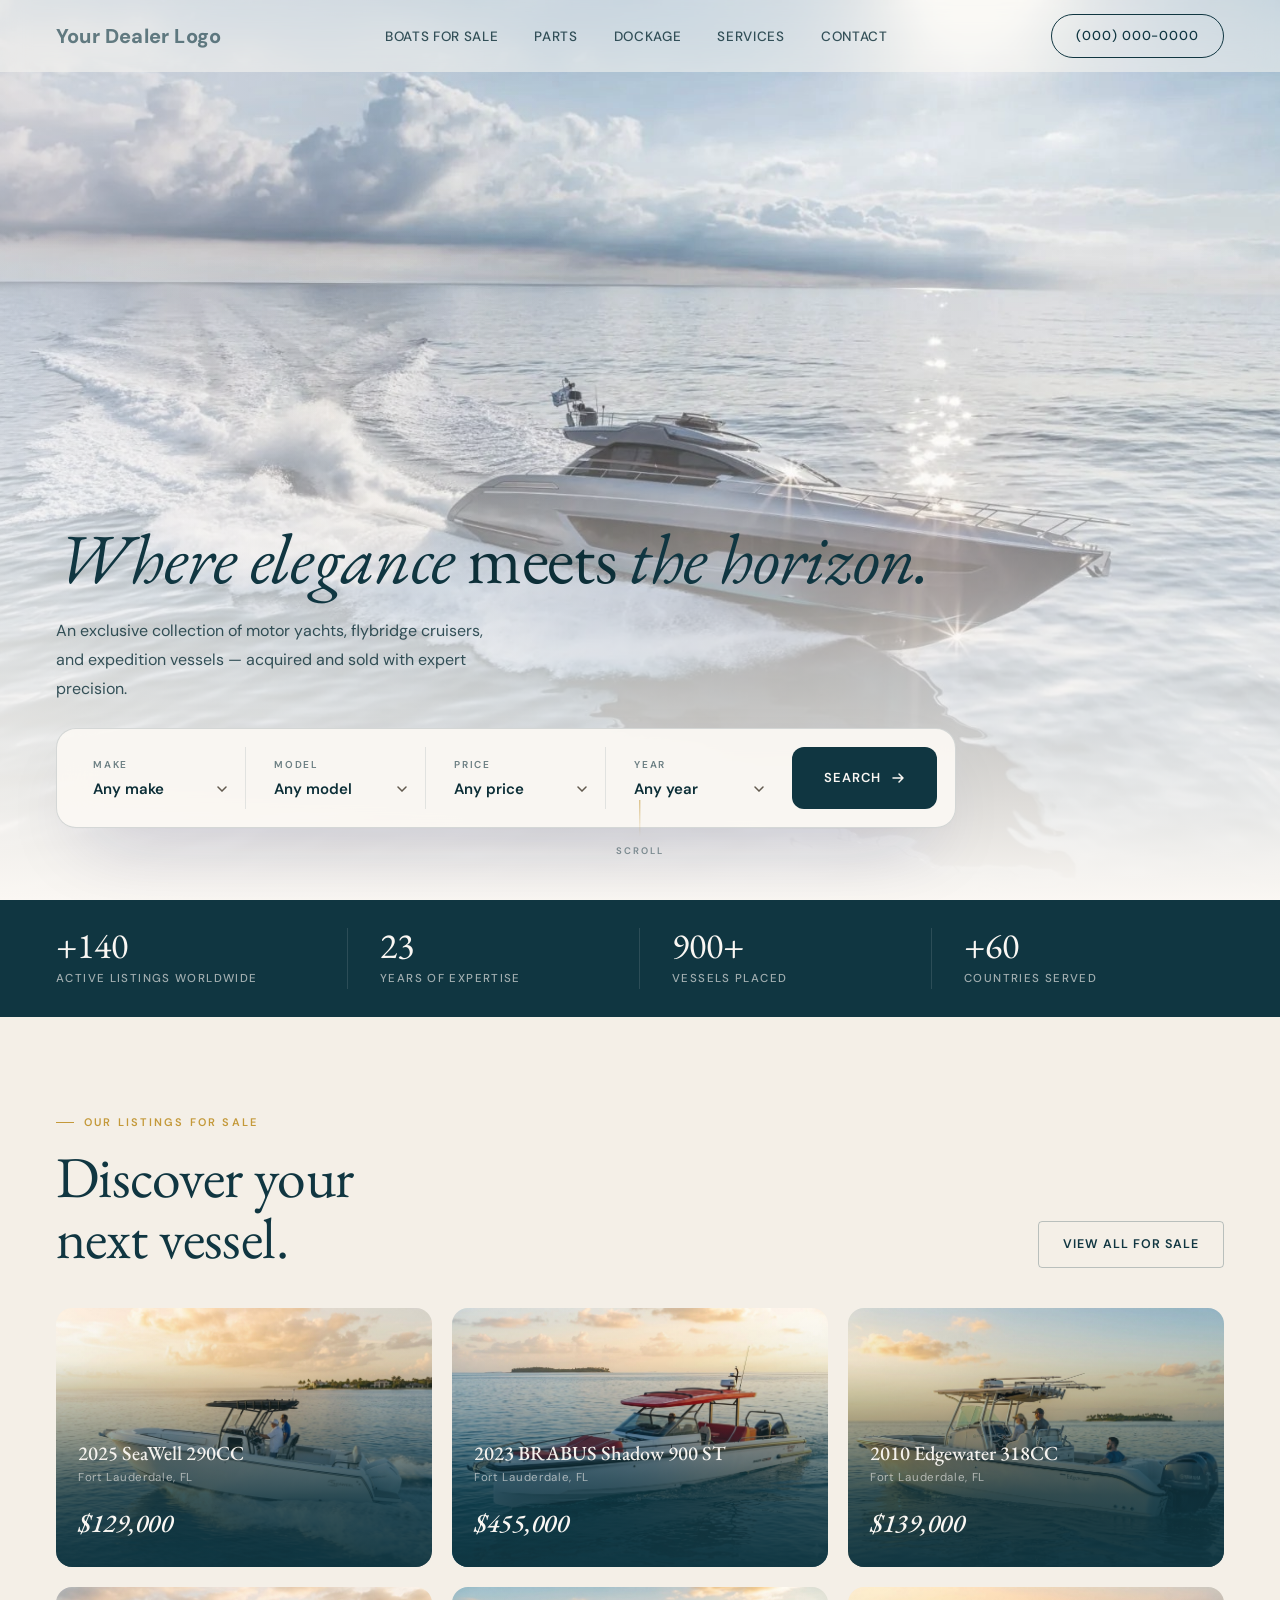
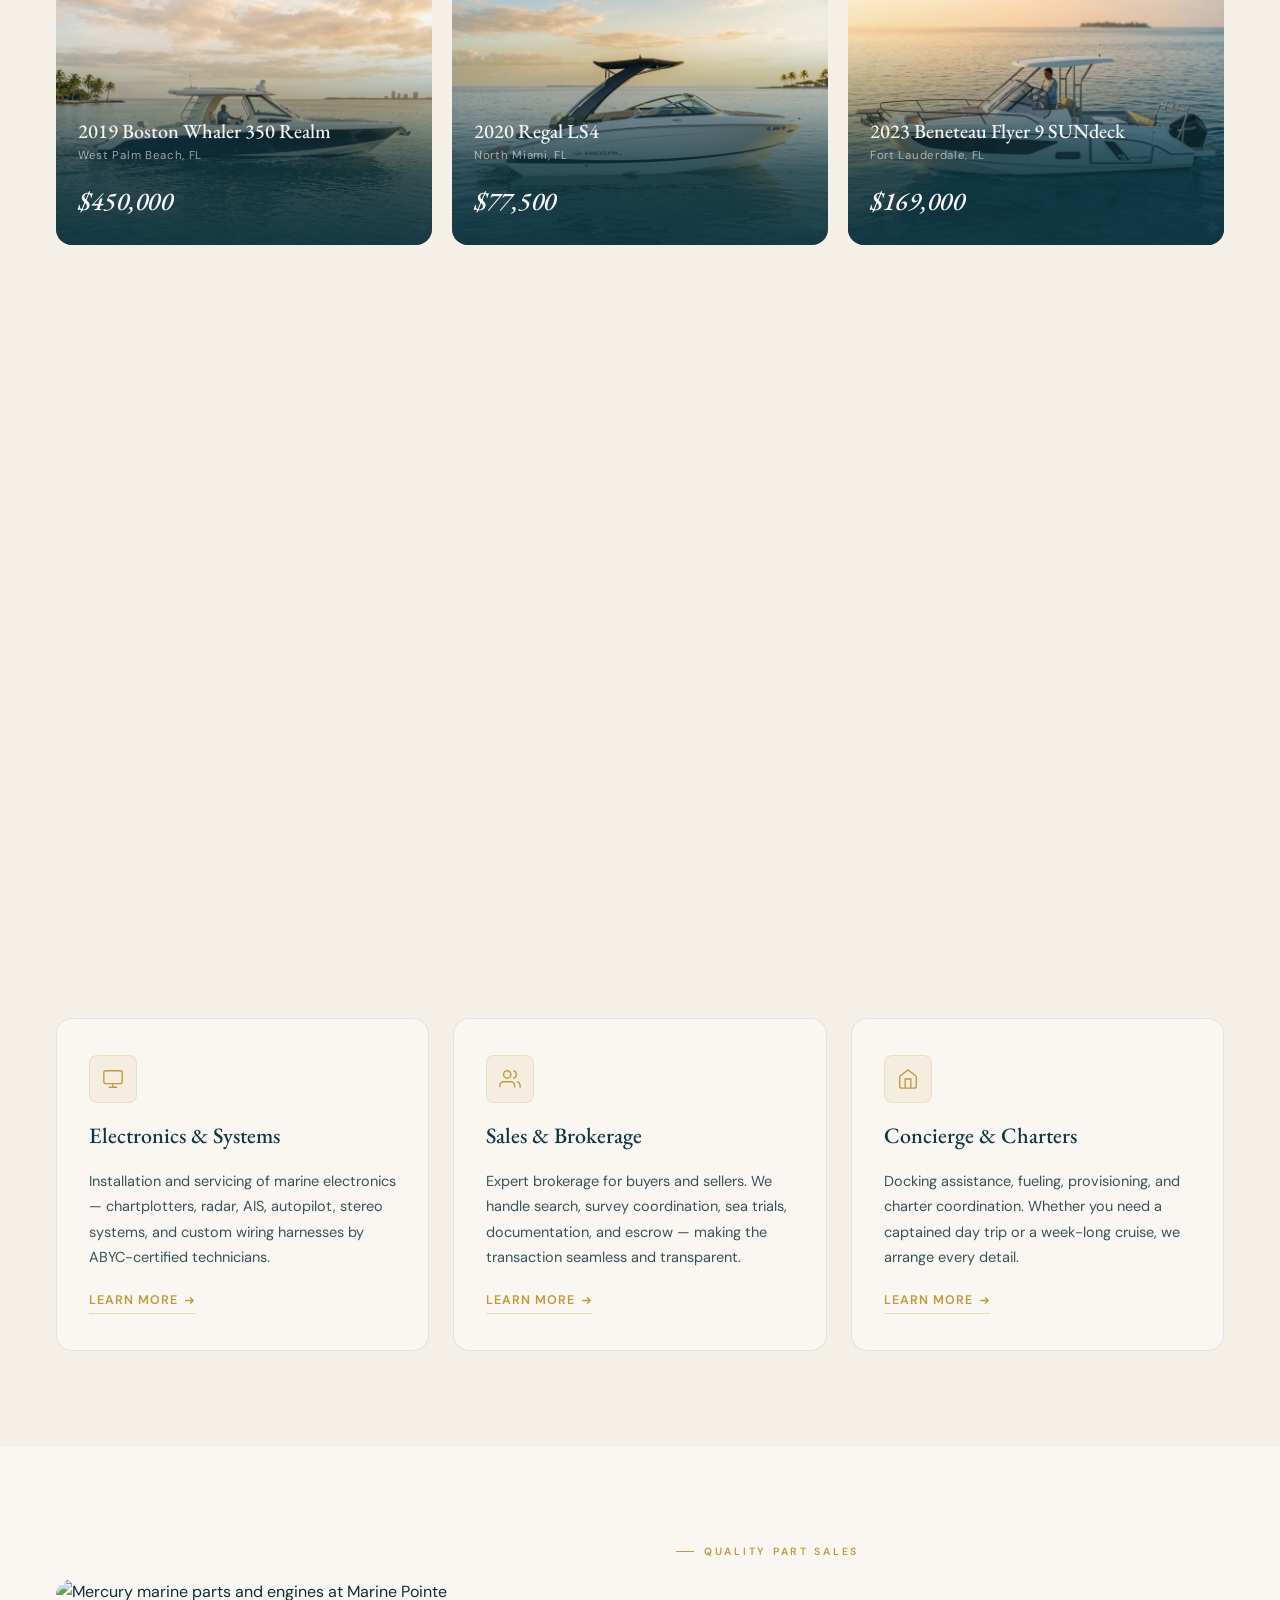
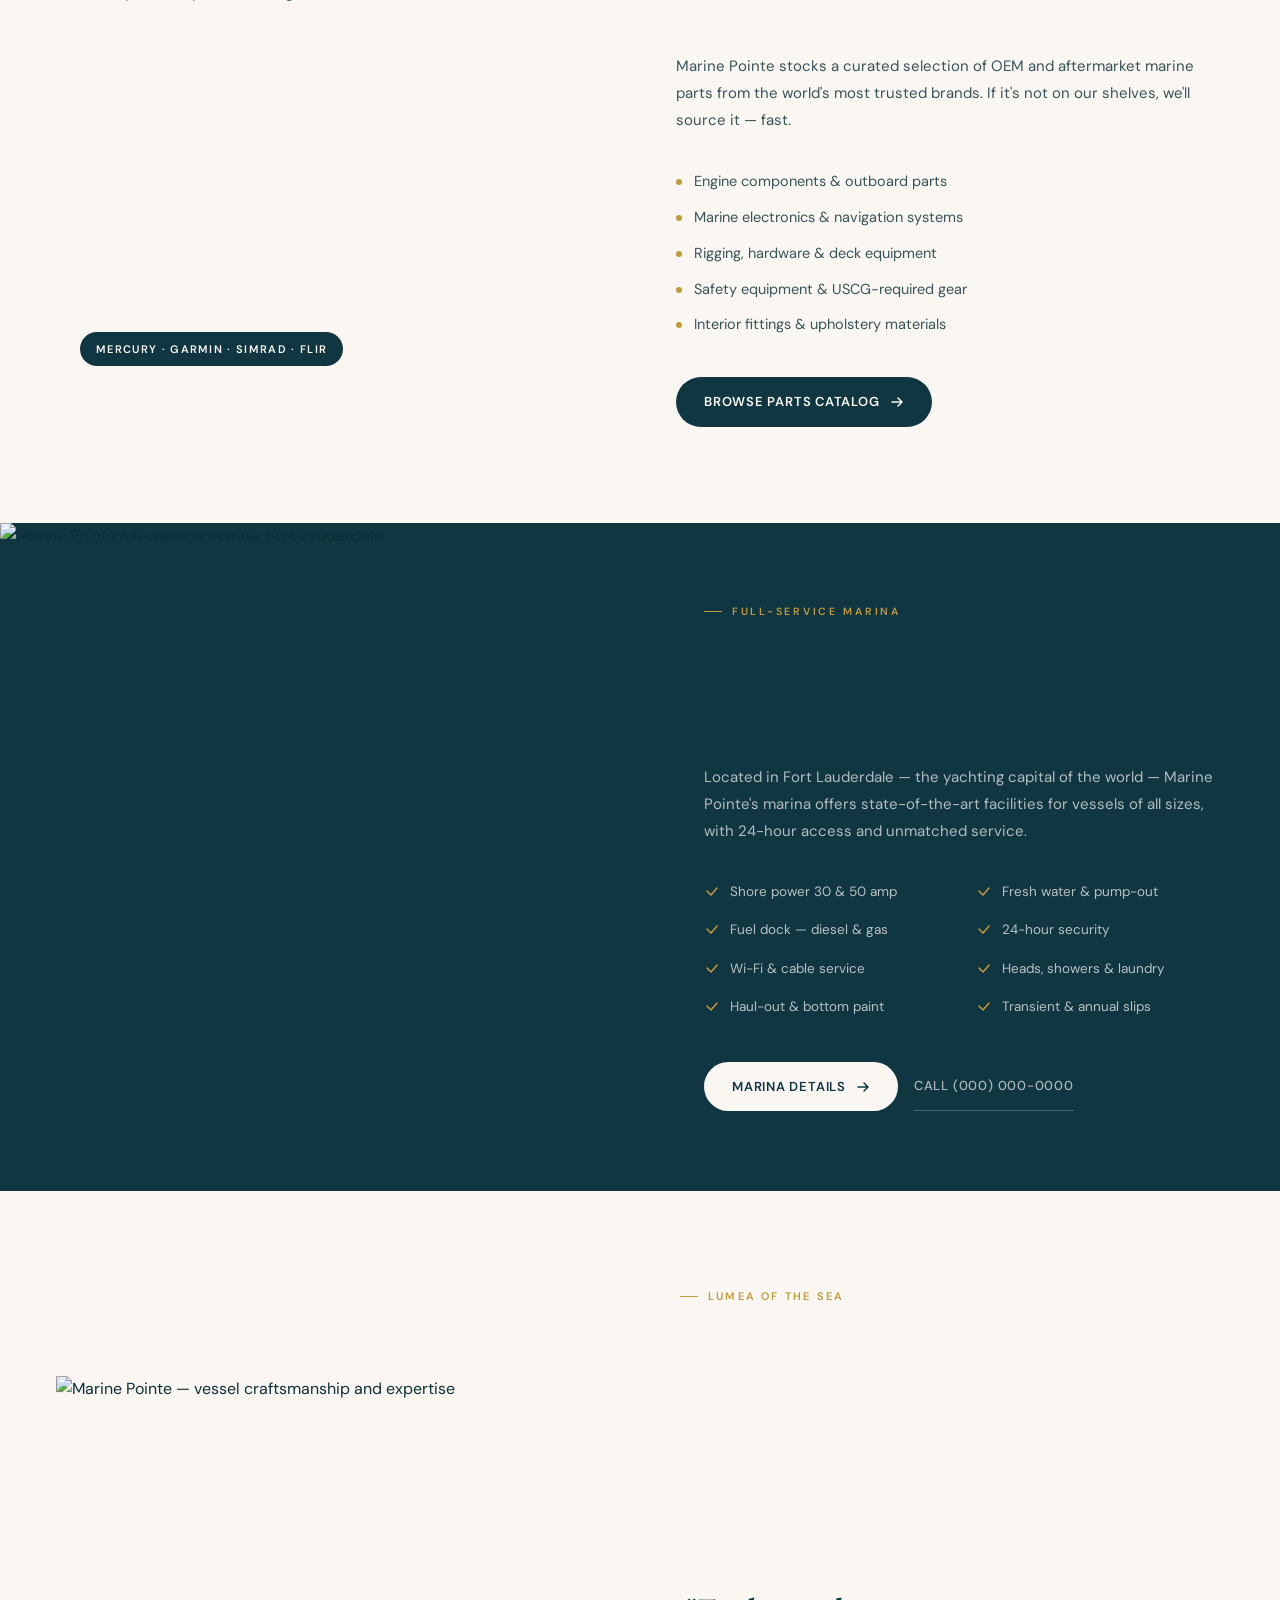
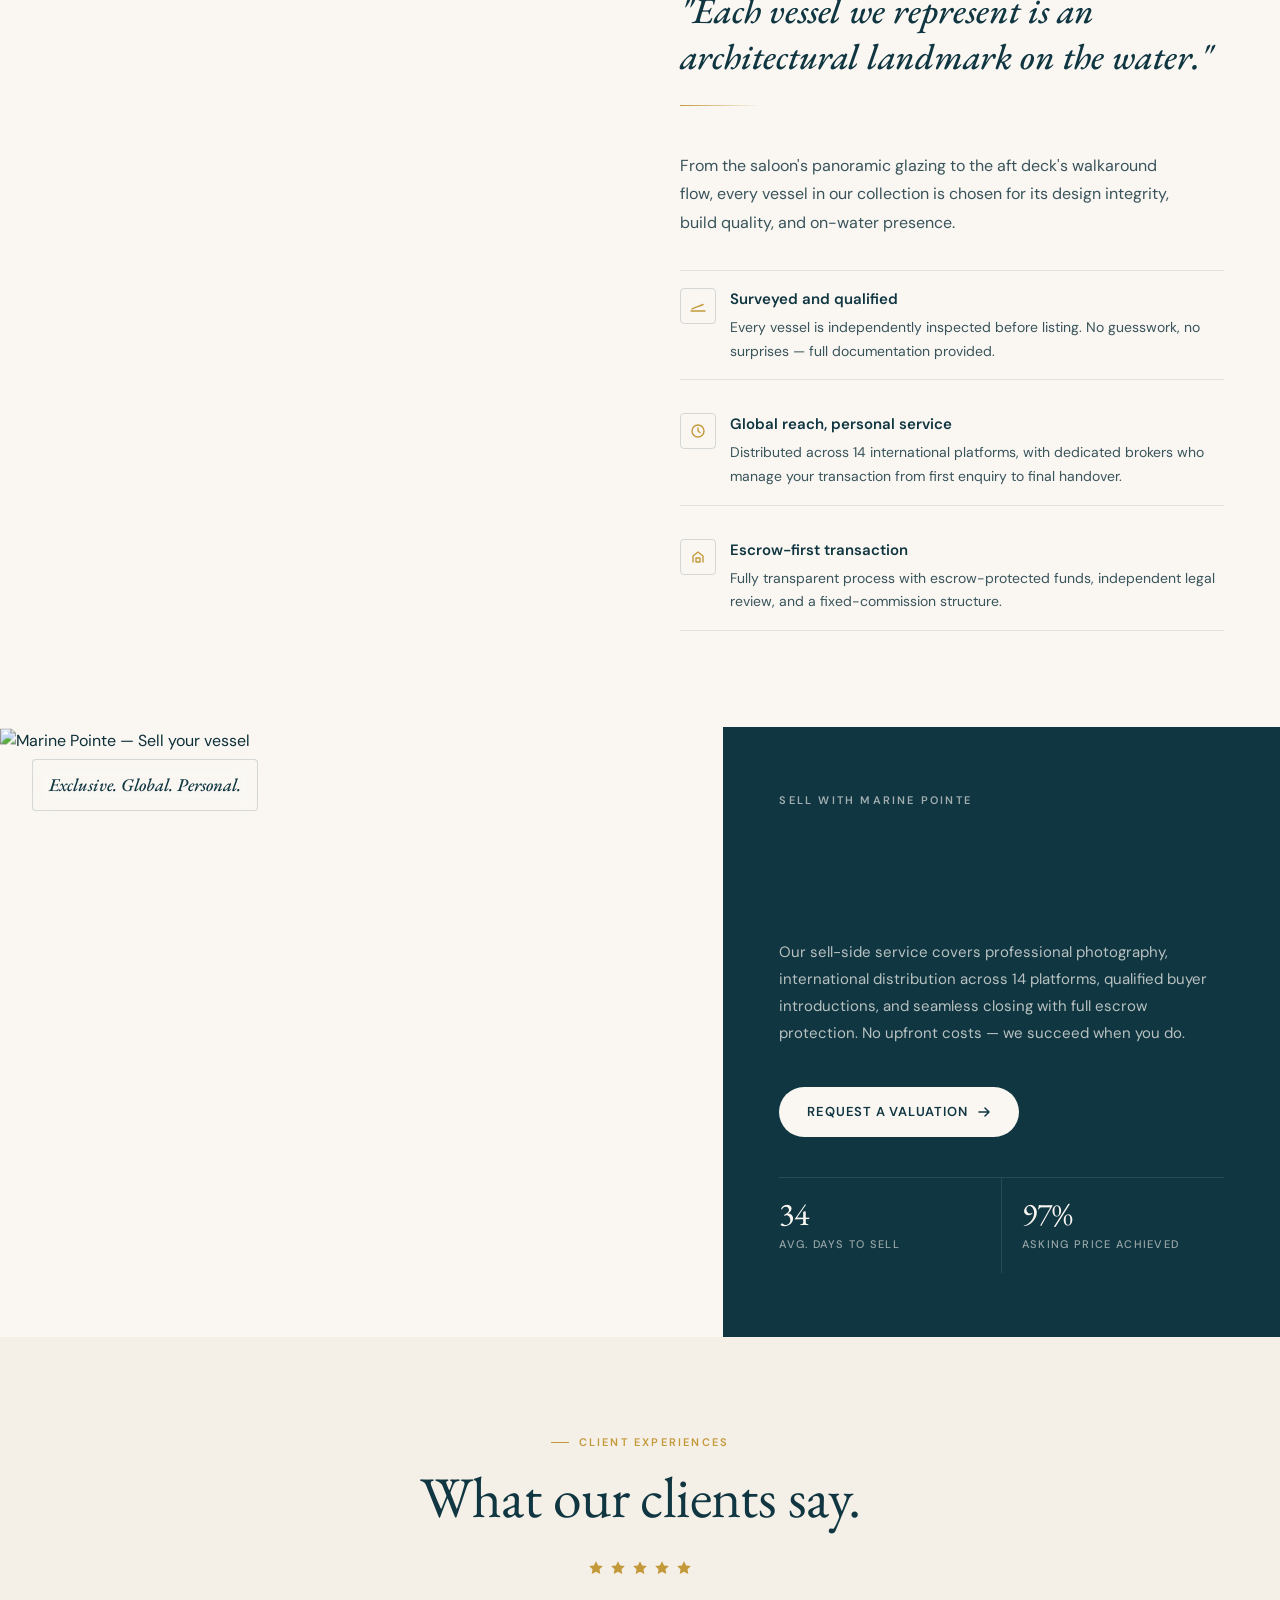
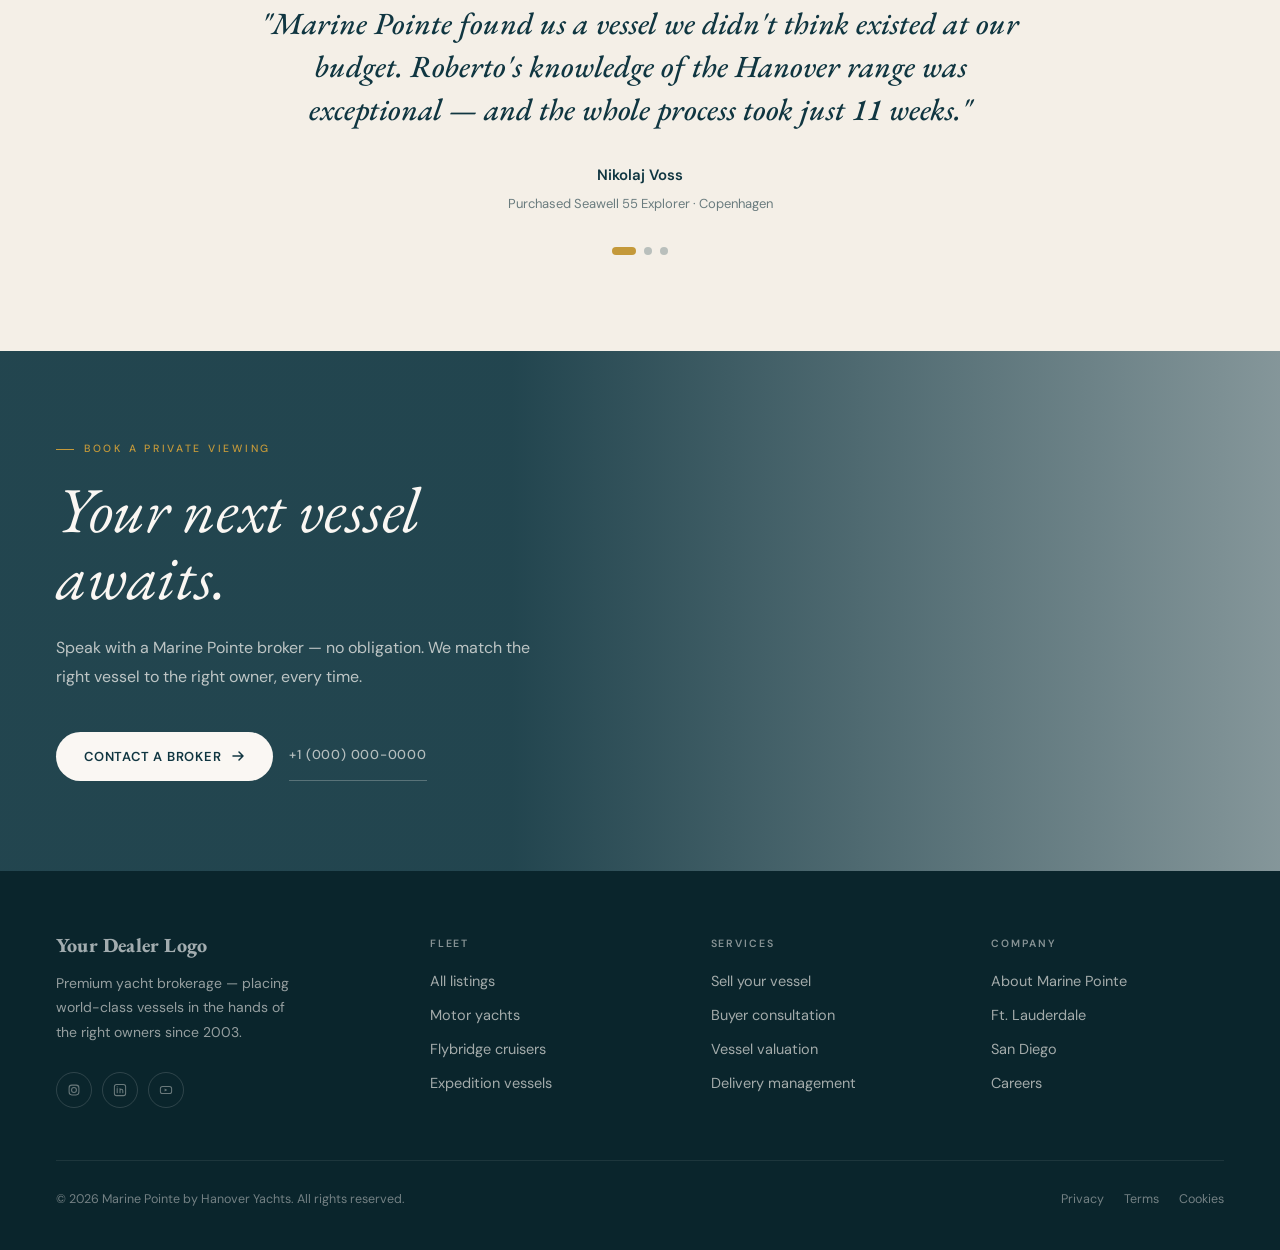
